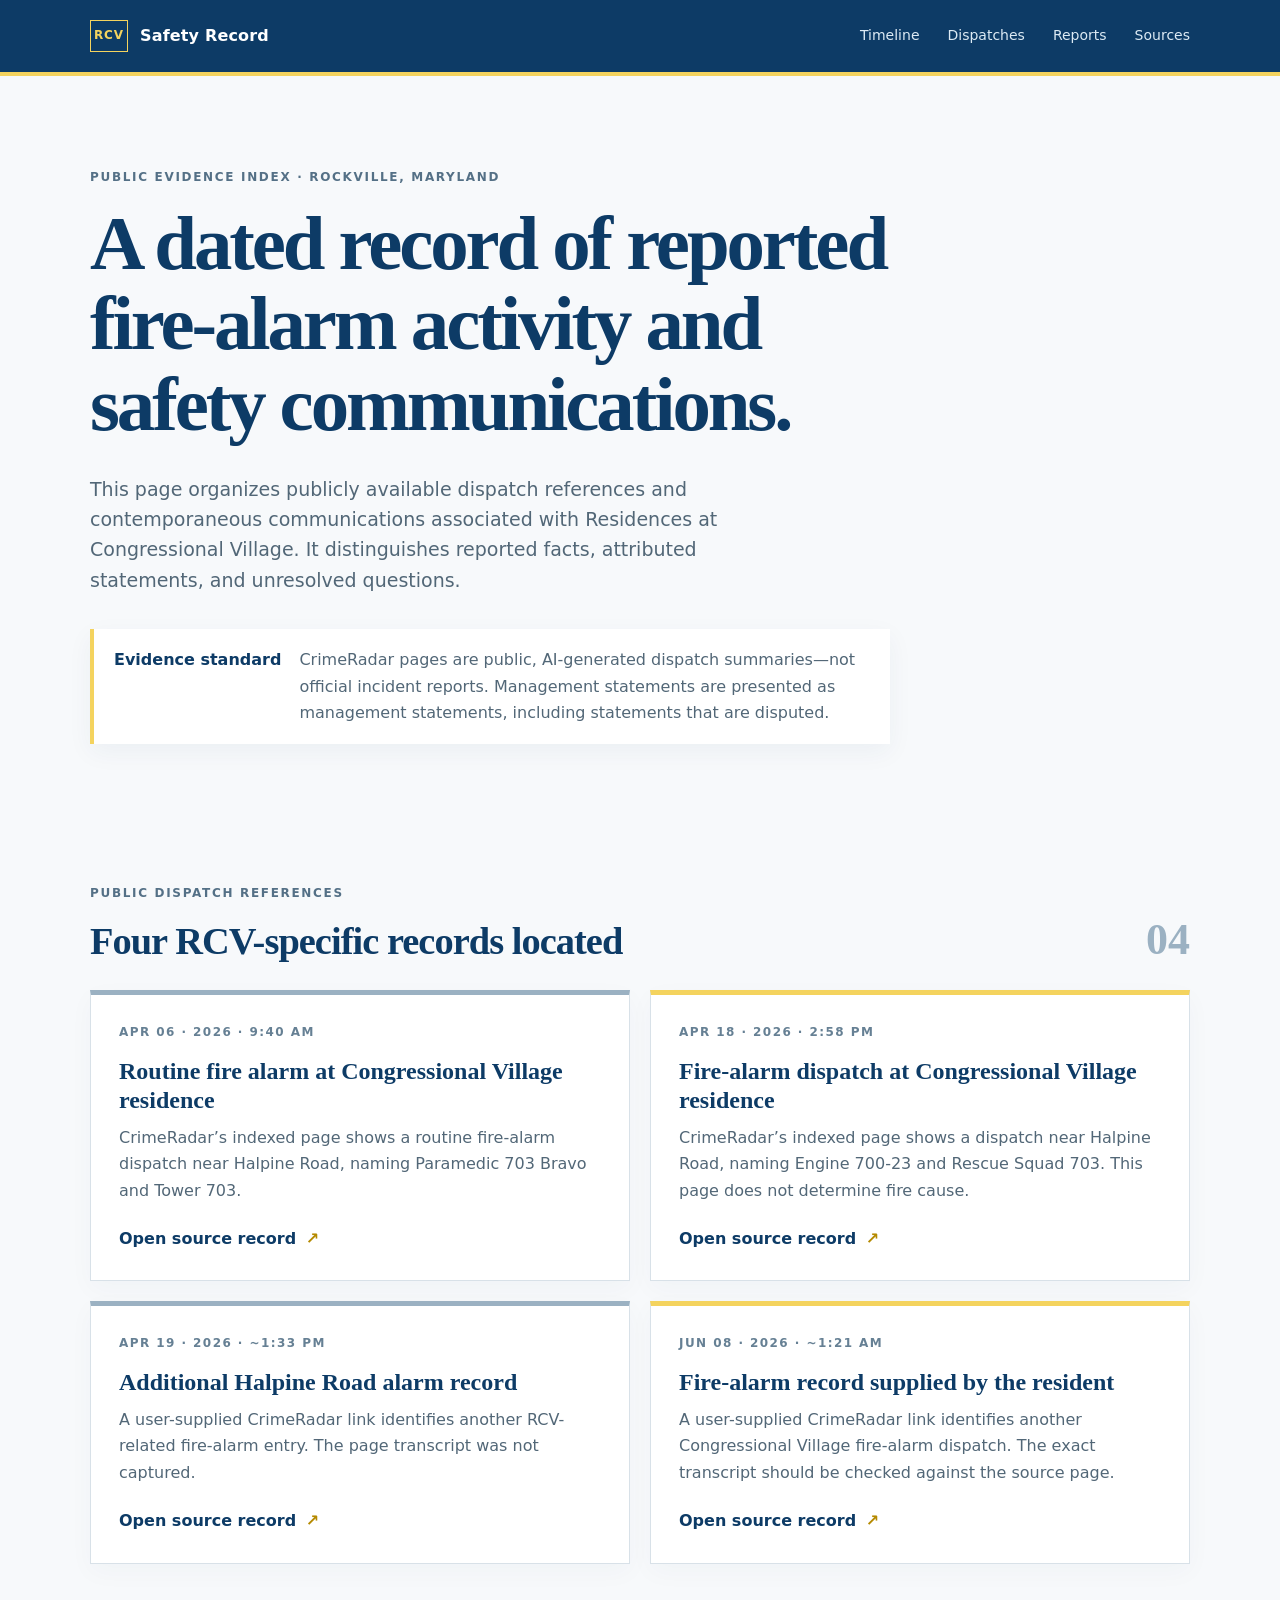
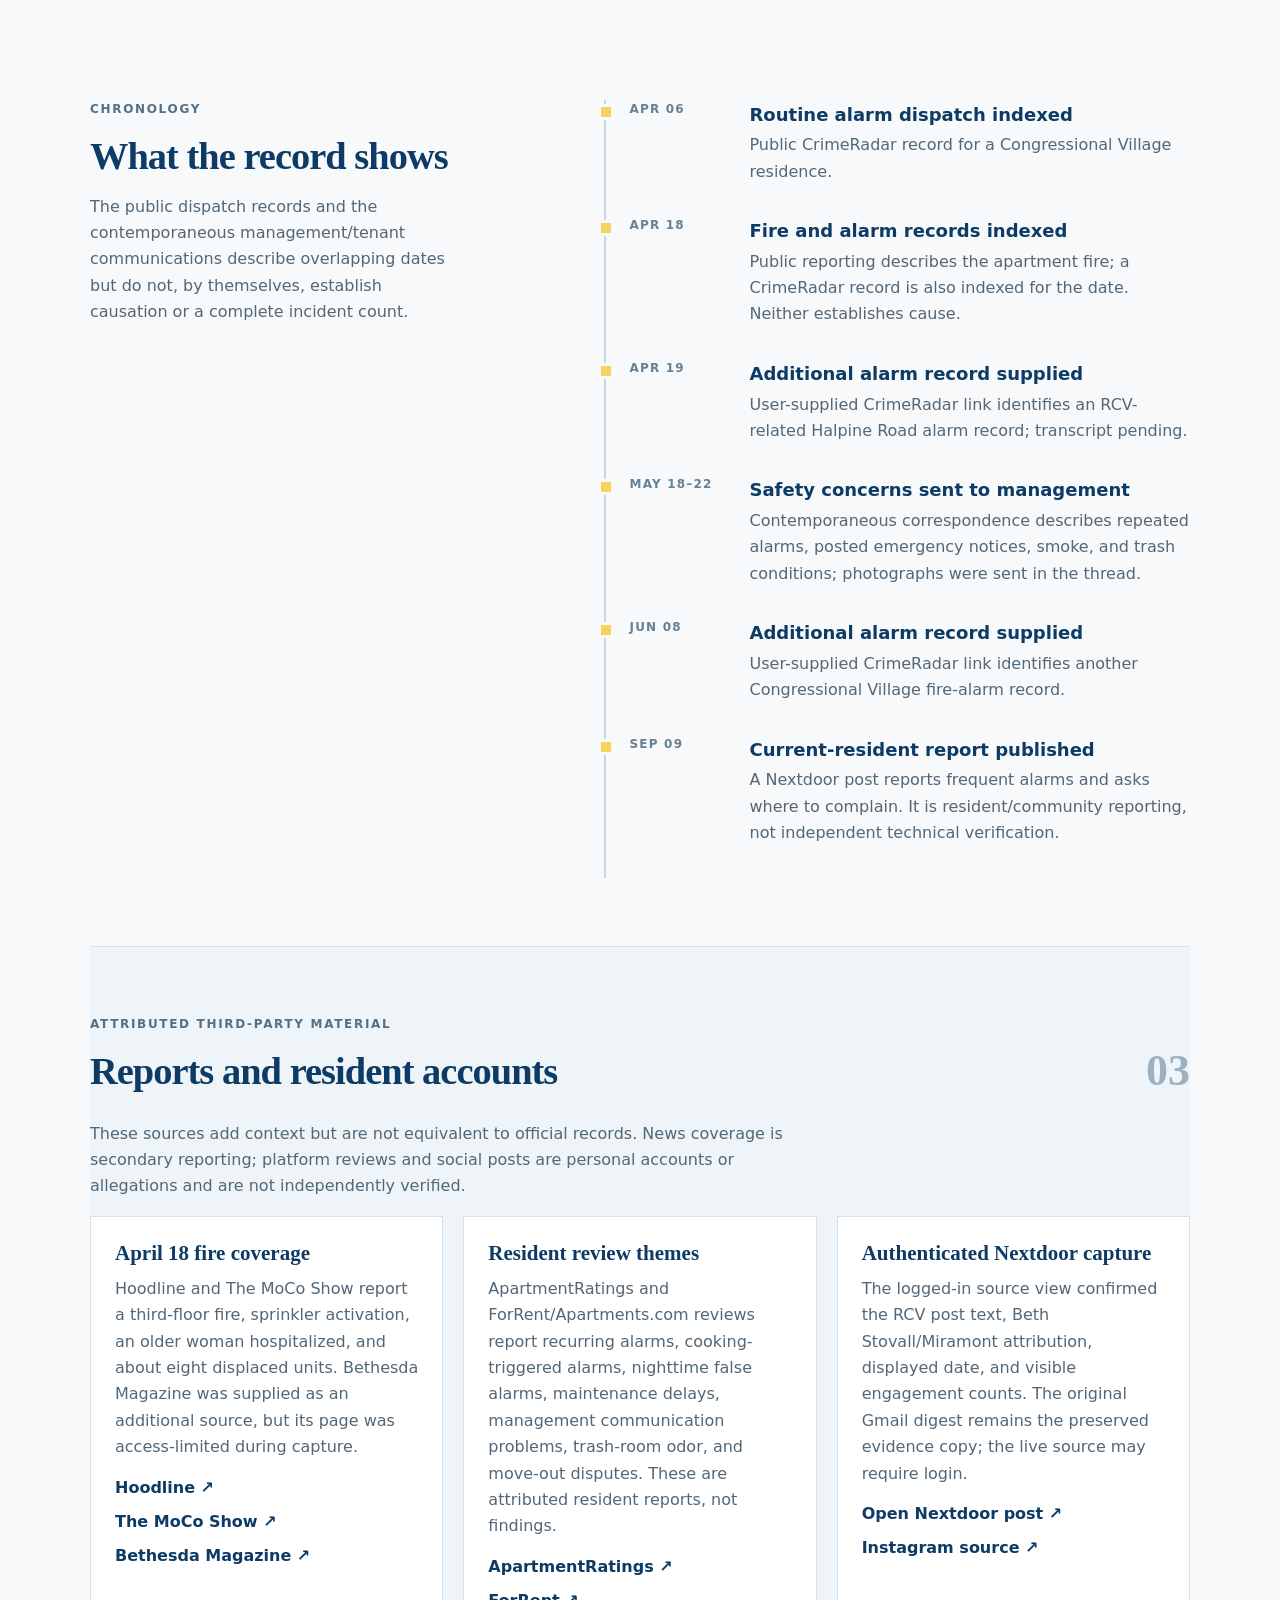
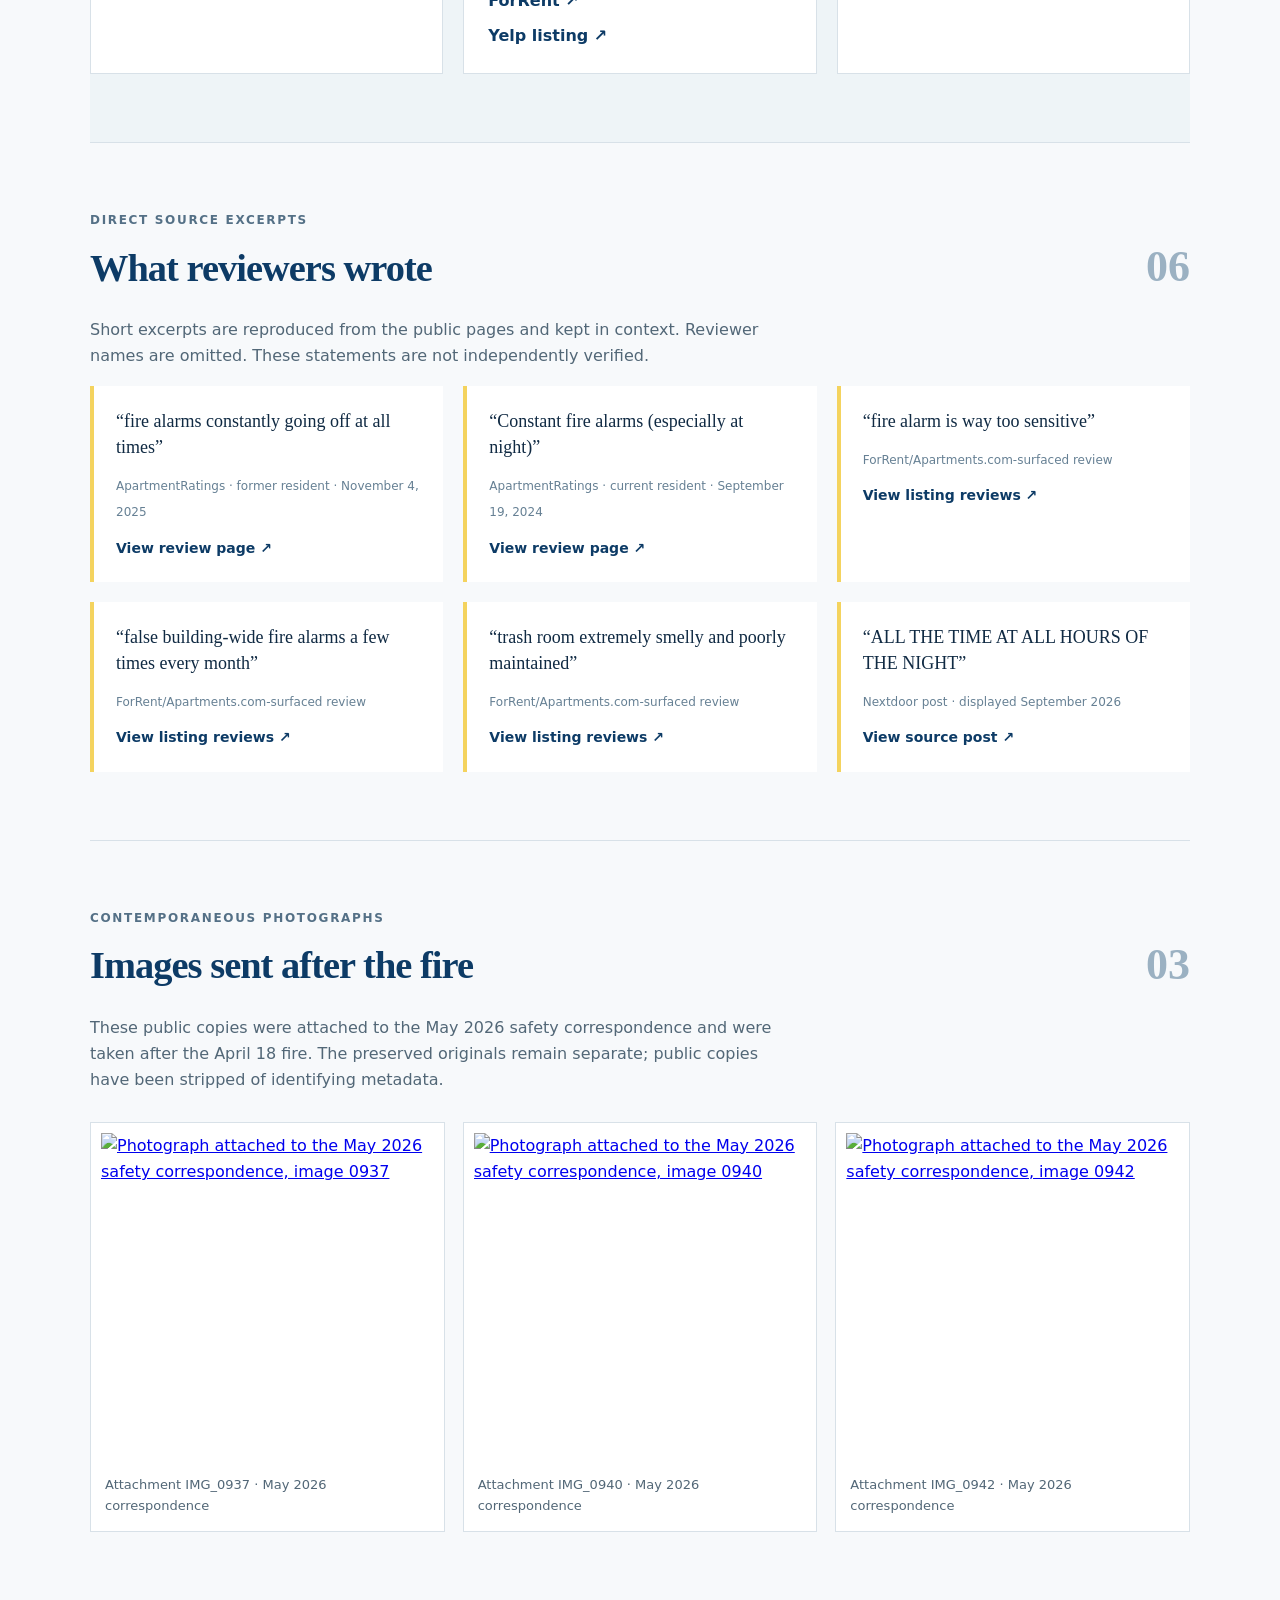
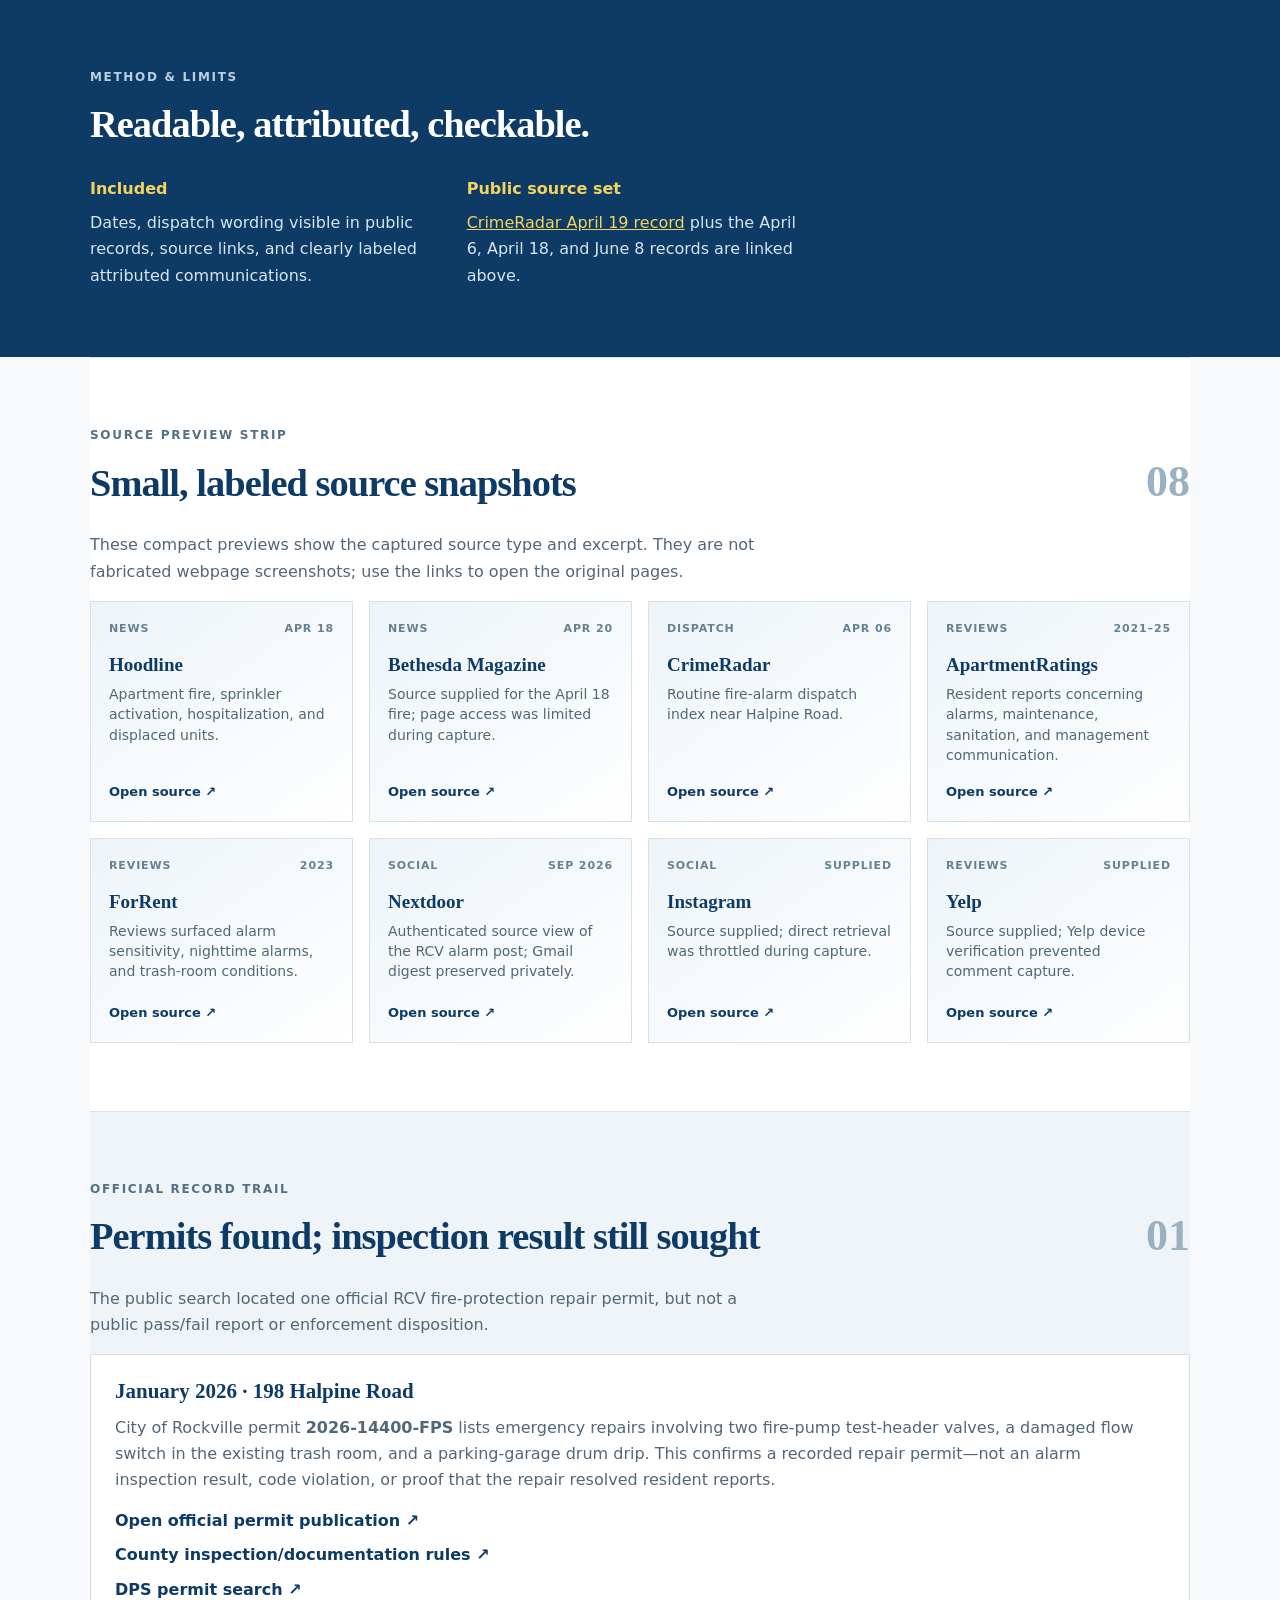
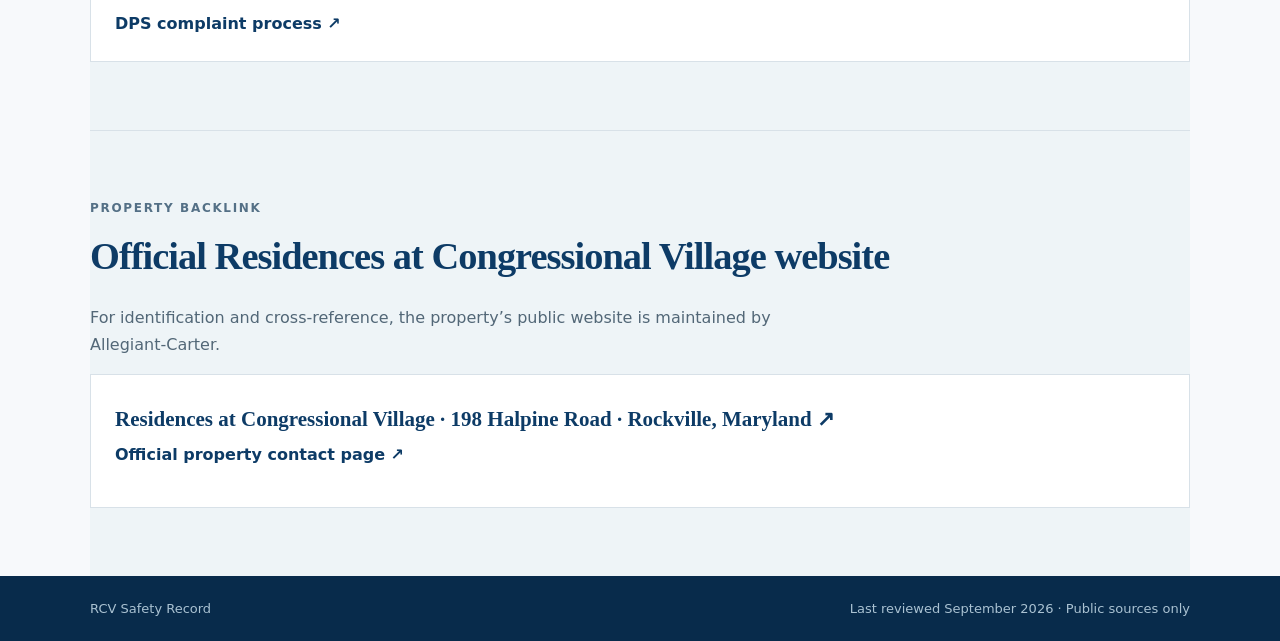
==== index.html @ 45203ca8 "Initial publication" ====
<!doctype html>
<html lang="en">
<head>
  <meta charset="utf-8">
  <meta name="viewport" content="width=device-width, initial-scale=1">
  <meta name="description" content="A source-indexed public chronology of reported fire-alarm dispatches and safety communications associated with Residences at Congressional Village in Rockville, Maryland.">
  <meta name="keywords" content="Residences at Congressional Village, Congressional Village, 198 Halpine Road, Rockville Maryland, fire alarm, fire safety, fire code, inspection records">
  <link rel="canonical" href="https://rcv-safety-record.github.io/">
  <meta property="og:title" content="RCV Safety Record: fire-alarm and safety chronology">
  <meta property="og:description" content="Source-indexed chronology of reported fire-alarm activity, April 18, 2026 fire reporting, resident accounts, photographs, permits, and official record links for Residences at Congressional Village, 198 Halpine Road, Rockville, Maryland.">
  <meta property="og:url" content="https://rcv-safety-record.github.io/">
  <meta property="og:type" content="website">
  <script type="application/ld+json">{"@context":"https://schema.org","@type":"WebSite","name":"RCV Safety Record","url":"https://rcv-safety-record.github.io/","description":"Source-indexed public chronology of reported fire-alarm activity and safety communications associated with Residences at Congressional Village, 198 Halpine Road, Rockville, Maryland.","about":{"@type":"ApartmentComplex","name":"Residences at Congressional Village","address":{"@type":"PostalAddress","streetAddress":"198 Halpine Road","addressLocality":"Rockville","addressRegion":"MD","postalCode":"20852","addressCountry":"US"},"sameAs":["https://www.allegiant-carter.com/apartments/md/rockville/residences-at-congressional-village/","https://www.allegiant-carter.com/apartments/md/rockville/residences-at-congressional-village/contact-us"]},"isBasedOn":["https://www.montgomerycountymd.gov/department-permitting-services/all-permits/fire-permits/fcc-permit-process","https://www.rockvillemd.gov/wp-content/uploads/2026/02/isd-01-26.pdf","https://nextdoor.com/p/SWLYnsqCzmHS?post=509438286"]}</script>
  <title>RCV Safety Record</title>
  <link rel="icon" href="data:image/svg+xml,%3Csvg xmlns='http://www.w3.org/2000/svg' viewBox='0 0 64 64'%3E%3Crect width='64' height='64' rx='14' fill='%230d3b66'/%3E%3Cpath d='M32 12 48 19v13c0 11-7 17-16 21-9-4-16-10-16-21V19l16-7Z' fill='none' stroke='%23f4d35e' stroke-width='5'/%3E%3Cpath d='M32 24v13m0 0-6-6m6 6 6-6' stroke='%23f4d35e' stroke-width='4'/%3E%3C/svg%3E">
  <link rel="stylesheet" href="style.css">
  <style>.photos-section,.reports-section,.quotes-section{border-top:1px solid #d8e1e8}.muted.wide{max-width:700px}.photo-grid{display:grid;grid-template-columns:repeat(3,1fr);gap:18px;margin-top:28px}.photo-grid figure{margin:0;background:#fff;border:1px solid #d8e1e8;padding:10px}.photo-grid img{display:block;width:100%;height:330px;object-fit:cover}.photo-grid figcaption{padding:11px 4px 4px;color:#526777;font-size:13px}.footer-link{color:#f4d35e}.footer-link:hover{color:#fff}.reports-section{background:#eef4f7}.reports-grid{display:grid;grid-template-columns:repeat(3,1fr);gap:20px}.report-card{padding:24px;background:#fff;border:1px solid #d8e1e8}.report-card h3{margin:0 0 10px;color:#0d3b66;font:700 21px/1.2 Georgia,serif}.report-card p{color:#526777;margin:0 0 14px}.report-card a{display:block;color:#0d3b66;font-weight:800;text-decoration:none;margin-top:8px}.report-card a:hover{color:#9a7500}.quotes-grid{display:grid;grid-template-columns:repeat(3,1fr);gap:20px}.quote-card{background:#fff;border-left:4px solid #f4d35e;padding:22px}.quote-card blockquote{margin:0 0 12px;color:#102a43;font:18px/1.45 Georgia,serif}.quote-card cite{color:#668094;font-size:12px;font-style:normal}.quote-card .source{display:block;margin-top:12px;font-size:14px}@media(max-width:700px){.photo-grid,.reports-grid,.quotes-grid{grid-template-columns:1fr}.photo-grid img{height:280px}}</style>
</head>
<body>
  <header class="topbar">
    <div class="wrap nav"><a class="brand" href="#top"><span class="mark">RCV</span><span>Safety Record</span></a><nav aria-label="Primary"><a href="#timeline">Timeline</a><a href="#dispatches">Dispatches</a><a href="#reports">Reports</a><a href="#sources">Sources</a></nav></div>
  </header>
  <main id="top">
    <section class="hero wrap">
      <p class="eyebrow">Public evidence index · Rockville, Maryland</p>
      <h1>A dated record of reported fire-alarm activity and safety communications.</h1>
      <p class="lede">This page organizes publicly available dispatch references and contemporaneous communications associated with Residences at Congressional Village. It distinguishes reported facts, attributed statements, and unresolved questions.</p>
      <div class="notice"><strong>Evidence standard</strong><span>CrimeRadar pages are public, AI-generated dispatch summaries—not official incident reports. Management statements are presented as management statements, including statements that are disputed.</span></div>
    </section>

    <section id="dispatches" class="wrap section">
      <div class="section-head"><div><p class="eyebrow">Public dispatch references</p><h2>Four RCV-specific records located</h2></div><span class="count">04</span></div>
      <div class="cards">
        <article class="card"><div class="date">APR 06 · 2026 · 9:40 AM</div><h3>Routine fire alarm at Congressional Village residence</h3><p>CrimeRadar’s indexed page shows a routine fire-alarm dispatch near Halpine Road, naming Paramedic 703 Bravo and Tower 703.</p><a class="source" href="https://radar.newsbreak.com/rockville-md/45308_1775493626_ygwafqhx-routine-fire-alarm-at-congressional-village-residence" target="_blank" rel="noopener">Open source record <span>↗</span></a></article>
        <article class="card accent"><div class="date">APR 18 · 2026 · 2:58 PM</div><h3>Fire-alarm dispatch at Congressional Village residence</h3><p>CrimeRadar’s indexed page shows a dispatch near Halpine Road, naming Engine 700-23 and Rescue Squad 703. This page does not determine fire cause.</p><a class="source" href="https://radar.newsbreak.com/rockville-md/11160-4000_1776549494_vnezwyen-fire-alarm-at-residence-in-congressional-village" target="_blank" rel="noopener">Open source record <span>↗</span></a></article>
        <article class="card"><div class="date">APR 19 · 2026 · ~1:33 PM</div><h3>Additional Halpine Road alarm record</h3><p>A user-supplied CrimeRadar link identifies another RCV-related fire-alarm entry. The page transcript was not captured.</p><a class="source" href="https://www.uscrimeradar.com/rockville-md/11160-4005_1776619987_kjtfclnf-fire-alarm-at-congressional-village-on-alpine-road" target="_blank" rel="noopener">Open source record <span>↗</span></a></article>
        <article class="card accent"><div class="date">JUN 08 · 2026 · ~1:21 AM</div><h3>Fire-alarm record supplied by the resident</h3><p>A user-supplied CrimeRadar link identifies another Congressional Village fire-alarm dispatch. The exact transcript should be checked against the source page.</p><a class="source" href="https://www.uscrimeradar.com/rockville-md/11160-4000_1780896105_rrceophy-fire-alarm-at-congressional-village-residence" target="_blank" rel="noopener">Open source record <span>↗</span></a></article>
      </div>
    </section>

    <section id="timeline" class="wrap section split">
      <div><p class="eyebrow">Chronology</p><h2>What the record shows</h2><p class="muted">The public dispatch records and the contemporaneous management/tenant communications describe overlapping dates but do not, by themselves, establish causation or a complete incident count.</p></div>
      <ol class="timeline">
        <li><time>APR 06</time><div><strong>Routine alarm dispatch indexed</strong><p>Public CrimeRadar record for a Congressional Village residence.</p></div></li>
        <li><time>APR 18</time><div><strong>Fire and alarm records indexed</strong><p>Public reporting describes the apartment fire; a CrimeRadar record is also indexed for the date. Neither establishes cause.</p></div></li>
        <li><time>APR 19</time><div><strong>Additional alarm record supplied</strong><p>User-supplied CrimeRadar link identifies an RCV-related Halpine Road alarm record; transcript pending.</p></div></li>
        <li><time>MAY 18–22</time><div><strong>Safety concerns sent to management</strong><p>Contemporaneous correspondence describes repeated alarms, posted emergency notices, smoke, and trash conditions; photographs were sent in the thread.</p></div></li>
        <li><time>JUN 08</time><div><strong>Additional alarm record supplied</strong><p>User-supplied CrimeRadar link identifies another Congressional Village fire-alarm record.</p></div></li>
        <li><time>SEP 09</time><div><strong>Current-resident report published</strong><p>A Nextdoor post reports frequent alarms and asks where to complain. It is resident/community reporting, not independent technical verification.</p></div></li>
      </ol>
    </section>

    <section id="reports" class="wrap section reports-section"><div class="section-head"><div><p class="eyebrow">Attributed third-party material</p><h2>Reports and resident accounts</h2></div><span class="count">03</span></div><p class="muted wide">These sources add context but are not equivalent to official records. News coverage is secondary reporting; platform reviews and social posts are personal accounts or allegations and are not independently verified.</p><div class="reports-grid"><article class="report-card"><h3>April 18 fire coverage</h3><p>Hoodline and The MoCo Show report a third-floor fire, sprinkler activation, an older woman hospitalized, and about eight displaced units. Bethesda Magazine was supplied as an additional source, but its page was access-limited during capture.</p><a href="https://hoodline.com/2026/04/rockville-blaze-rips-through-apartment-sends-older-woman-to-hospital-and-ousts-families/" target="_blank" rel="noopener">Hoodline ↗</a><a href="https://mocoshow.com/2026/04/18/elderly-resident-injured-after-fire-in-rockville-apartment/" target="_blank" rel="noopener">The MoCo Show ↗</a><a href="https://bethesdamagazine.com/2026/04/20/woman-injured-families-displaced-rockville-fire/" target="_blank" rel="noopener">Bethesda Magazine ↗</a></article><article class="report-card"><h3>Resident review themes</h3><p>ApartmentRatings and ForRent/Apartments.com reviews report recurring alarms, cooking-triggered alarms, nighttime false alarms, maintenance delays, management communication problems, trash-room odor, and move-out disputes. These are attributed resident reports, not findings.</p><a href="https://www.apartmentratings.com/md/rockville/the-residences-at-congressional-village_301468880020852/#ratingsReviews" target="_blank" rel="noopener">ApartmentRatings ↗</a><a href="https://www.forrent.com/md/rockville/the-residences-at-congressional-village/lrsette" target="_blank" rel="noopener">ForRent ↗</a><a href="https://www.yelp.com/biz/the-residences-at-congressional-village-rockville-4" target="_blank" rel="noopener">Yelp listing ↗</a></article><article class="report-card"><h3>Authenticated Nextdoor capture</h3><p>The logged-in source view confirmed the RCV post text, Beth Stovall/Miramont attribution, displayed date, and visible engagement counts. The original Gmail digest remains the preserved evidence copy; the live source may require login.</p><a href="https://nextdoor.com/p/SWLYnsqCzmHS?post=509438286" target="_blank" rel="noopener">Open Nextdoor post ↗</a><a href="https://www.instagram.com/p/DXSaDZKAOrK/" target="_blank" rel="noopener">Instagram source ↗</a></article></div></section>
    <section id="quotes" class="wrap section quotes-section"><div class="section-head"><div><p class="eyebrow">Direct source excerpts</p><h2>What reviewers wrote</h2></div><span class="count">06</span></div><p class="muted wide">Short excerpts are reproduced from the public pages and kept in context. Reviewer names are omitted. These statements are not independently verified.</p><div class="quotes-grid"><article class="quote-card"><blockquote>“fire alarms constantly going off at all times”</blockquote><cite>ApartmentRatings · former resident · November 4, 2025</cite><a class="source" href="https://www.apartmentratings.com/md/rockville/the-residences-at-congressional-village_301468880020852/#ratingsReviews" target="_blank" rel="noopener">View review page ↗</a></article><article class="quote-card"><blockquote>“Constant fire alarms (especially at night)”</blockquote><cite>ApartmentRatings · current resident · September 19, 2024</cite><a class="source" href="https://www.apartmentratings.com/md/rockville/the-residences-at-congressional-village_301468880020852/#ratingsReviews" target="_blank" rel="noopener">View review page ↗</a></article><article class="quote-card"><blockquote>“fire alarm is way too sensitive”</blockquote><cite>ForRent/Apartments.com-surfaced review</cite><a class="source" href="https://www.forrent.com/md/rockville/the-residences-at-congressional-village/lrsette" target="_blank" rel="noopener">View listing reviews ↗</a></article><article class="quote-card"><blockquote>“false building-wide fire alarms a few times every month”</blockquote><cite>ForRent/Apartments.com-surfaced review</cite><a class="source" href="https://www.forrent.com/md/rockville/the-residences-at-congressional-village/lrsette" target="_blank" rel="noopener">View listing reviews ↗</a></article><article class="quote-card"><blockquote>“trash room extremely smelly and poorly maintained”</blockquote><cite>ForRent/Apartments.com-surfaced review</cite><a class="source" href="https://www.forrent.com/md/rockville/the-residences-at-congressional-village/lrsette" target="_blank" rel="noopener">View listing reviews ↗</a></article><article class="quote-card"><blockquote>“ALL THE TIME AT ALL HOURS OF THE NIGHT”</blockquote><cite>Nextdoor post · displayed September 2026</cite><a class="source" href="https://nextdoor.com/p/SWLYnsqCzmHS?post=509438286" target="_blank" rel="noopener">View source post ↗</a></article></div></section>

    <section id="photos" class="wrap section photos-section"><div class="section-head"><div><p class="eyebrow">Contemporaneous photographs</p><h2>Images sent after the fire</h2></div><span class="count">03</span></div><p class="muted wide">These public copies were attached to the May 2026 safety correspondence and were taken after the April 18 fire. The preserved originals remain separate; public copies have been stripped of identifying metadata.</p><div class="photo-grid"><figure><a href="assets/IMG_0937.jpg"><img src="assets/IMG_0937.jpg" alt="Photograph attached to the May 2026 safety correspondence, image 0937" loading="lazy"></a><figcaption>Attachment IMG_0937 · May 2026 correspondence</figcaption></figure><figure><a href="assets/IMG_0940.jpg"><img src="assets/IMG_0940.jpg" alt="Photograph attached to the May 2026 safety correspondence, image 0940" loading="lazy"></a><figcaption>Attachment IMG_0940 · May 2026 correspondence</figcaption></figure><figure><a href="assets/IMG_0942.jpg"><img src="assets/IMG_0942.jpg" alt="Photograph attached to the May 2026 safety correspondence, image 0942" loading="lazy"></a><figcaption>Attachment IMG_0942 · May 2026 correspondence</figcaption></figure></div></section>

    <section id="sources" class="sources"><div class="wrap section"><p class="eyebrow">Method &amp; limits</p><h2>Readable, attributed, checkable.</h2><div class="source-grid"><div><h3>Included</h3><p>Dates, dispatch wording visible in public records, source links, and clearly labeled attributed communications.</p></div><div><h3>Public source set</h3><p><a class="footer-link" href="https://www.uscrimeradar.com/rockville-md/11160-4005_1776619987_kjtfclnf-fire-alarm-at-congressional-village-on-alpine-road" target="_blank" rel="noopener">CrimeRadar April 19 record</a> plus the April 6, April 18, and June 8 records are linked above.</p></div></div></div></section>
    <section id="previews" class="wrap section previews-section"><div class="section-head"><div><p class="eyebrow">Source preview strip</p><h2>Small, labeled source snapshots</h2></div><span class="count">08</span></div><p class="muted wide">These compact previews show the captured source type and excerpt. They are not fabricated webpage screenshots; use the links to open the original pages.</p><div class="preview-grid"><article class="preview-card"><div><div class="preview-top"><span>News</span><span>APR 18</span></div><h3>Hoodline</h3><p>Apartment fire, sprinkler activation, hospitalization, and displaced units.</p></div><a href="https://hoodline.com/2026/04/rockville-blaze-rips-through-apartment-sends-older-woman-to-hospital-and-ousts-families/" target="_blank" rel="noopener">Open source ↗</a></article><article class="preview-card"><div><div class="preview-top"><span>News</span><span>APR 20</span></div><h3>Bethesda Magazine</h3><p>Source supplied for the April 18 fire; page access was limited during capture.</p></div><a href="https://bethesdamagazine.com/2026/04/20/woman-injured-families-displaced-rockville-fire/" target="_blank" rel="noopener">Open source ↗</a></article><article class="preview-card"><div><div class="preview-top"><span>Dispatch</span><span>APR 06</span></div><h3>CrimeRadar</h3><p>Routine fire-alarm dispatch index near Halpine Road.</p></div><a href="https://radar.newsbreak.com/rockville-md/45308_1775493626_ygwafqhx-routine-fire-alarm-at-congressional-village-residence" target="_blank" rel="noopener">Open source ↗</a></article><article class="preview-card"><div><div class="preview-top"><span>Reviews</span><span>2021–25</span></div><h3>ApartmentRatings</h3><p>Resident reports concerning alarms, maintenance, sanitation, and management communication.</p></div><a href="https://www.apartmentratings.com/md/rockville/the-residences-at-congressional-village_301468880020852/#ratingsReviews" target="_blank" rel="noopener">Open source ↗</a></article><article class="preview-card"><div><div class="preview-top"><span>Reviews</span><span>2023</span></div><h3>ForRent</h3><p>Reviews surfaced alarm sensitivity, nighttime alarms, and trash-room conditions.</p></div><a href="https://www.forrent.com/md/rockville/the-residences-at-congressional-village/lrsette" target="_blank" rel="noopener">Open source ↗</a></article><article class="preview-card"><div><div class="preview-top"><span>Social</span><span>SEP 2026</span></div><h3>Nextdoor</h3><p>Authenticated source view of the RCV alarm post; Gmail digest preserved privately.</p></div><a href="https://nextdoor.com/p/SWLYnsqCzmHS?post=509438286" target="_blank" rel="noopener">Open source ↗</a></article><article class="preview-card"><div><div class="preview-top"><span>Social</span><span>SUPPLIED</span></div><h3>Instagram</h3><p>Source supplied; direct retrieval was throttled during capture.</p></div><a href="https://www.instagram.com/p/DXSaDZKAOrK/" target="_blank" rel="noopener">Open source ↗</a></article><article class="preview-card"><div><div class="preview-top"><span>Reviews</span><span>SUPPLIED</span></div><h3>Yelp</h3><p>Source supplied; Yelp device verification prevented comment capture.</p></div><a href="https://www.yelp.com/biz/the-residences-at-congressional-village-rockville-4" target="_blank" rel="noopener">Open source ↗</a></article></div></section>
    <section id="records" class="wrap section reports-section"><div class="section-head"><div><p class="eyebrow">Official record trail</p><h2>Permits found; inspection result still sought</h2></div><span class="count">01</span></div><p class="muted wide">The public search located one official RCV fire-protection repair permit, but not a public pass/fail report or enforcement disposition.</p><div class="report-card"><h3>January 2026 · 198 Halpine Road</h3><p>City of Rockville permit <strong>2026-14400-FPS</strong> lists emergency repairs involving two fire-pump test-header valves, a damaged flow switch in the existing trash room, and a parking-garage drum drip. This confirms a recorded repair permit—not an alarm inspection result, code violation, or proof that the repair resolved resident reports.</p><a href="https://www.rockvillemd.gov/wp-content/uploads/2026/02/isd-01-26.pdf" target="_blank" rel="noopener">Open official permit publication ↗</a><a href="https://www.montgomerycountymd.gov/department-permitting-services/all-permits/fire-permits/fcc-permit-process" target="_blank" rel="noopener">County inspection/documentation rules ↗</a><a href="https://permittingservices.montgomerycountymd.gov/DPS/online/eSearch2.aspx" target="_blank" rel="noopener">DPS permit search ↗</a><a href="https://www3.montgomerycountymd.gov/311/Solutions.aspx?SolutionId=1-8RQ273" target="_blank" rel="noopener">DPS complaint process ↗</a></div></section>
    <section id="official" class="wrap section reports-section"><div class="section-head"><div><p class="eyebrow">Property backlink</p><h2>Official Residences at Congressional Village website</h2></div></div><p class="muted wide">For identification and cross-reference, the property’s public website is maintained by Allegiant-Carter.</p><div class="report-card"><h3><a class="source" href="https://www.allegiant-carter.com/apartments/md/rockville/residences-at-congressional-village/" target="_blank" rel="noopener">Residences at Congressional Village · 198 Halpine Road · Rockville, Maryland ↗</a></h3><p><a class="source" href="https://www.allegiant-carter.com/apartments/md/rockville/residences-at-congressional-village/contact-us" target="_blank" rel="noopener">Official property contact page ↗</a></p></div></section>
  </main>
  <footer><div class="wrap"><span>RCV Safety Record</span><span>Last reviewed September 2026 · Public sources only</span></div></footer>
</body>
</html>
---- style.css ----
:root{--ink:#102a43;--navy:#0d3b66;--gold:#f4d35e;--paper:#f7f9fb;--line:#d8e1e8;--muted:#526777;--white:#fff}*{box-sizing:border-box}html{scroll-behavior:smooth}body{margin:0;background:var(--paper);color:var(--ink);font:16px/1.65 system-ui,-apple-system,BlinkMacSystemFont,"Segoe UI",sans-serif}.wrap{width:min(1100px,calc(100% - 40px));margin:0 auto}.topbar{background:var(--navy);color:#fff;border-bottom:4px solid var(--gold)}.nav{height:72px;display:flex;align-items:center;justify-content:space-between}.brand{display:flex;align-items:center;gap:12px;color:#fff;text-decoration:none;font-weight:700;letter-spacing:.01em}.mark{display:grid;place-items:center;width:38px;height:32px;border:1px solid var(--gold);color:var(--gold);font-size:12px;letter-spacing:.08em}.nav nav{display:flex;gap:28px}.nav nav a{color:#dceaf4;text-decoration:none;font-size:14px}.nav nav a:hover,.source:hover{color:var(--gold)}.hero{padding:92px 0 72px}.eyebrow{margin:0 0 16px;color:#547086;text-transform:uppercase;letter-spacing:.14em;font-size:12px;font-weight:800}.hero h1{max-width:820px;margin:0;font:700 clamp(2.5rem,6vw,5rem)/1.05 Georgia,serif;letter-spacing:-.04em;color:var(--navy)}.lede{max-width:720px;margin:28px 0 34px;color:var(--muted);font-size:19px;line-height:1.6}.notice{display:flex;gap:18px;max-width:800px;padding:18px 20px;border-left:4px solid var(--gold);background:#fff;box-shadow:0 8px 24px #0d3b660d}.notice strong{white-space:nowrap;color:var(--navy)}.notice span{color:var(--muted)}.section{padding:68px 0}.section-head{display:flex;justify-content:space-between;align-items:end;margin-bottom:28px}.section h2{font:700 clamp(1.8rem,3vw,2.7rem)/1.1 Georgia,serif;margin:0;color:var(--navy);letter-spacing:-.025em}.count{font:700 44px/1 Georgia,serif;color:#9bb1c2}.cards{display:grid;grid-template-columns:repeat(2,1fr);gap:20px}.card{padding:28px;background:#fff;border:1px solid var(--line);border-top:5px solid #9bb1c2;box-shadow:0 8px 24px #0d3b6608}.card.accent{border-top-color:var(--gold)}.date{color:#668094;font-size:12px;font-weight:800;letter-spacing:.12em}.card h3{margin:14px 0 10px;font:700 24px/1.2 Georgia,serif;color:var(--navy)}.card p{margin:0 0 22px;color:var(--muted)}.source{color:var(--navy);font-weight:800;text-decoration:none}.source span{color:#b58a00;margin-left:4px}.split{display:grid;grid-template-columns:.85fr 1.15fr;gap:80px;align-items:start}.muted{color:var(--muted);max-width:370px}.timeline{list-style:none;margin:0;padding:0;border-left:2px solid #c8d6e0}.timeline li{display:grid;grid-template-columns:100px 1fr;gap:20px;padding:0 0 28px 24px;position:relative}.timeline li:before{content:"";width:10px;height:10px;background:var(--gold);border:3px solid var(--paper);position:absolute;left:-8px;top:4px}.timeline time{color:#668094;font-size:12px;font-weight:800;letter-spacing:.1em}.timeline strong{color:var(--navy);font-size:18px}.timeline p{margin:3px 0;color:var(--muted)}.sources{background:var(--navy);color:#fff}.sources .eyebrow{color:#b9d0df}.sources h2{color:#fff;margin-bottom:30px}.source-grid{display:grid;grid-template-columns:repeat(3,1fr);gap:30px}.source-grid h3{color:var(--gold);font-size:16px;margin:0 0 8px}.source-grid p{color:#d7e5ed;margin:0}footer{background:#082b4b;color:#aac2d2;font-size:13px;padding:22px 0}footer .wrap{display:flex;justify-content:space-between;gap:20px}@media(max-width:700px){.wrap{width:min(100% - 28px,1100px)}.nav nav{gap:12px}.nav nav a{font-size:12px}.hero{padding:64px 0 48px}.hero h1{font-size:2.7rem}.lede{font-size:17px}.notice{display:block}.notice strong{display:block;margin-bottom:6px}.cards,.split,.source-grid{grid-template-columns:1fr;gap:18px}.section{padding:48px 0}.split{gap:36px}.timeline li{grid-template-columns:76px 1fr;gap:10px}footer .wrap{display:block}footer span{display:block;margin:3px 0}}
.previews-section{background:#fff;border-top:1px solid var(--line)}.preview-grid{display:grid;grid-template-columns:repeat(4,1fr);gap:16px}.preview-card{min-height:205px;background:linear-gradient(145deg,#edf4f8,#fff);border:1px solid var(--line);padding:18px;display:flex;flex-direction:column;justify-content:space-between}.preview-card .preview-top{display:flex;justify-content:space-between;gap:10px;color:#668094;font-size:11px;font-weight:800;letter-spacing:.08em;text-transform:uppercase}.preview-card h3{margin:16px 0 8px;color:var(--navy);font:700 19px/1.15 Georgia,serif}.preview-card p{margin:0;color:var(--muted);font-size:14px;line-height:1.45}.preview-card a{margin-top:16px;color:var(--navy);font-size:13px;font-weight:800;text-decoration:none}.preview-card a:hover{color:#9a7500}@media(max-width:900px){.preview-grid{grid-template-columns:repeat(2,1fr)}}@media(max-width:700px){.preview-grid{grid-template-columns:1fr}}
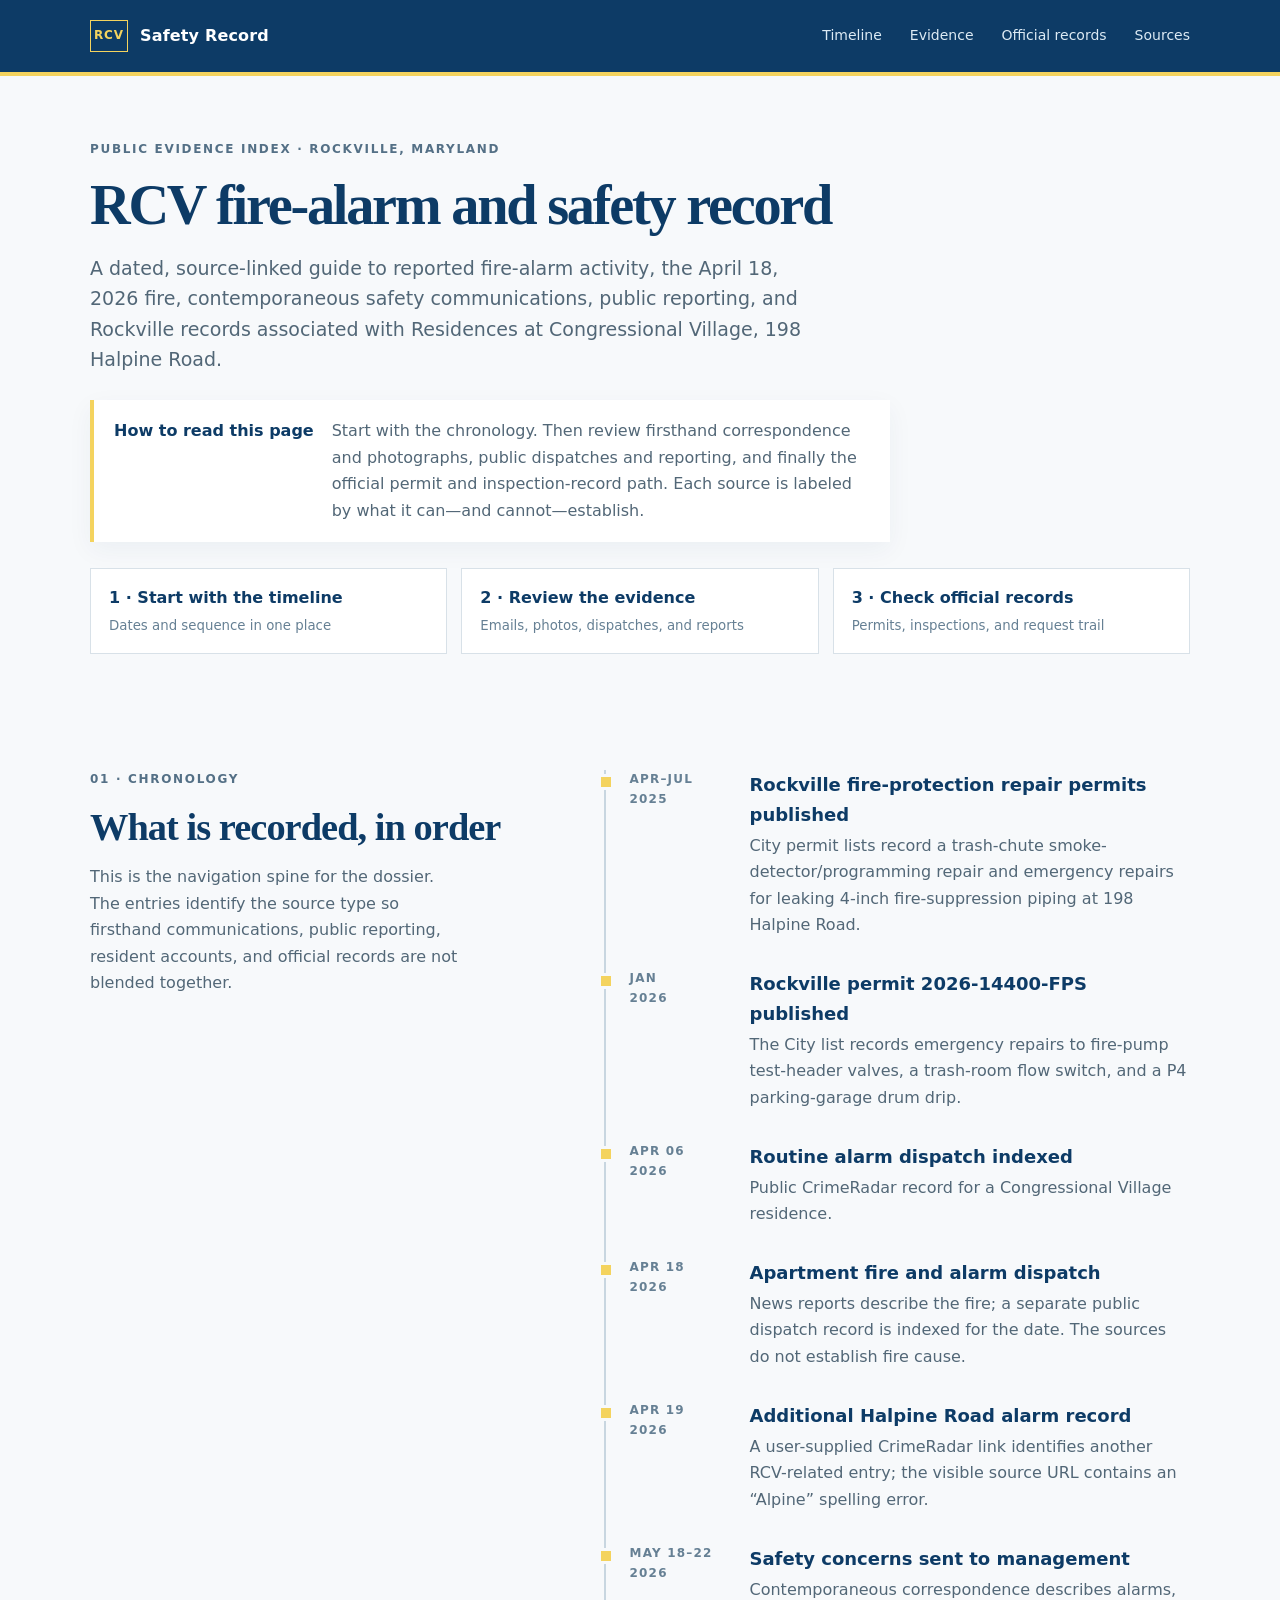
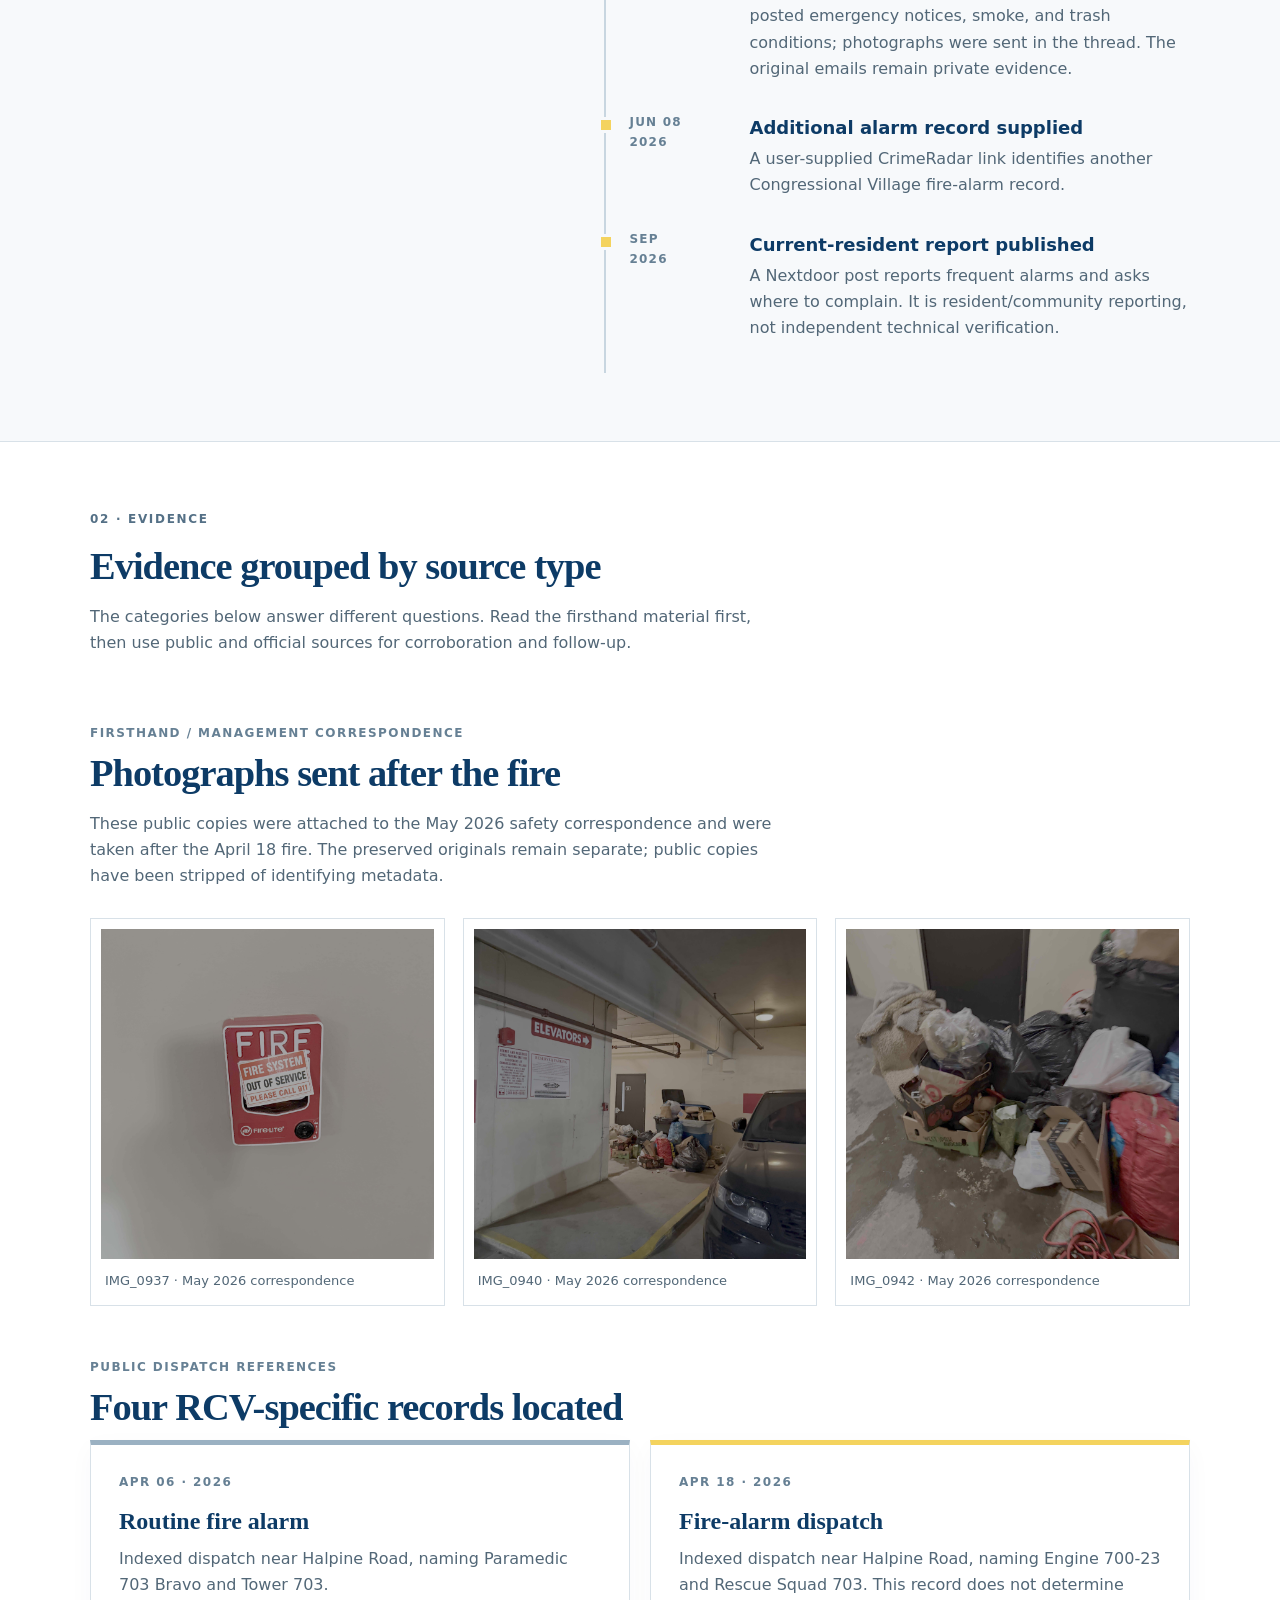
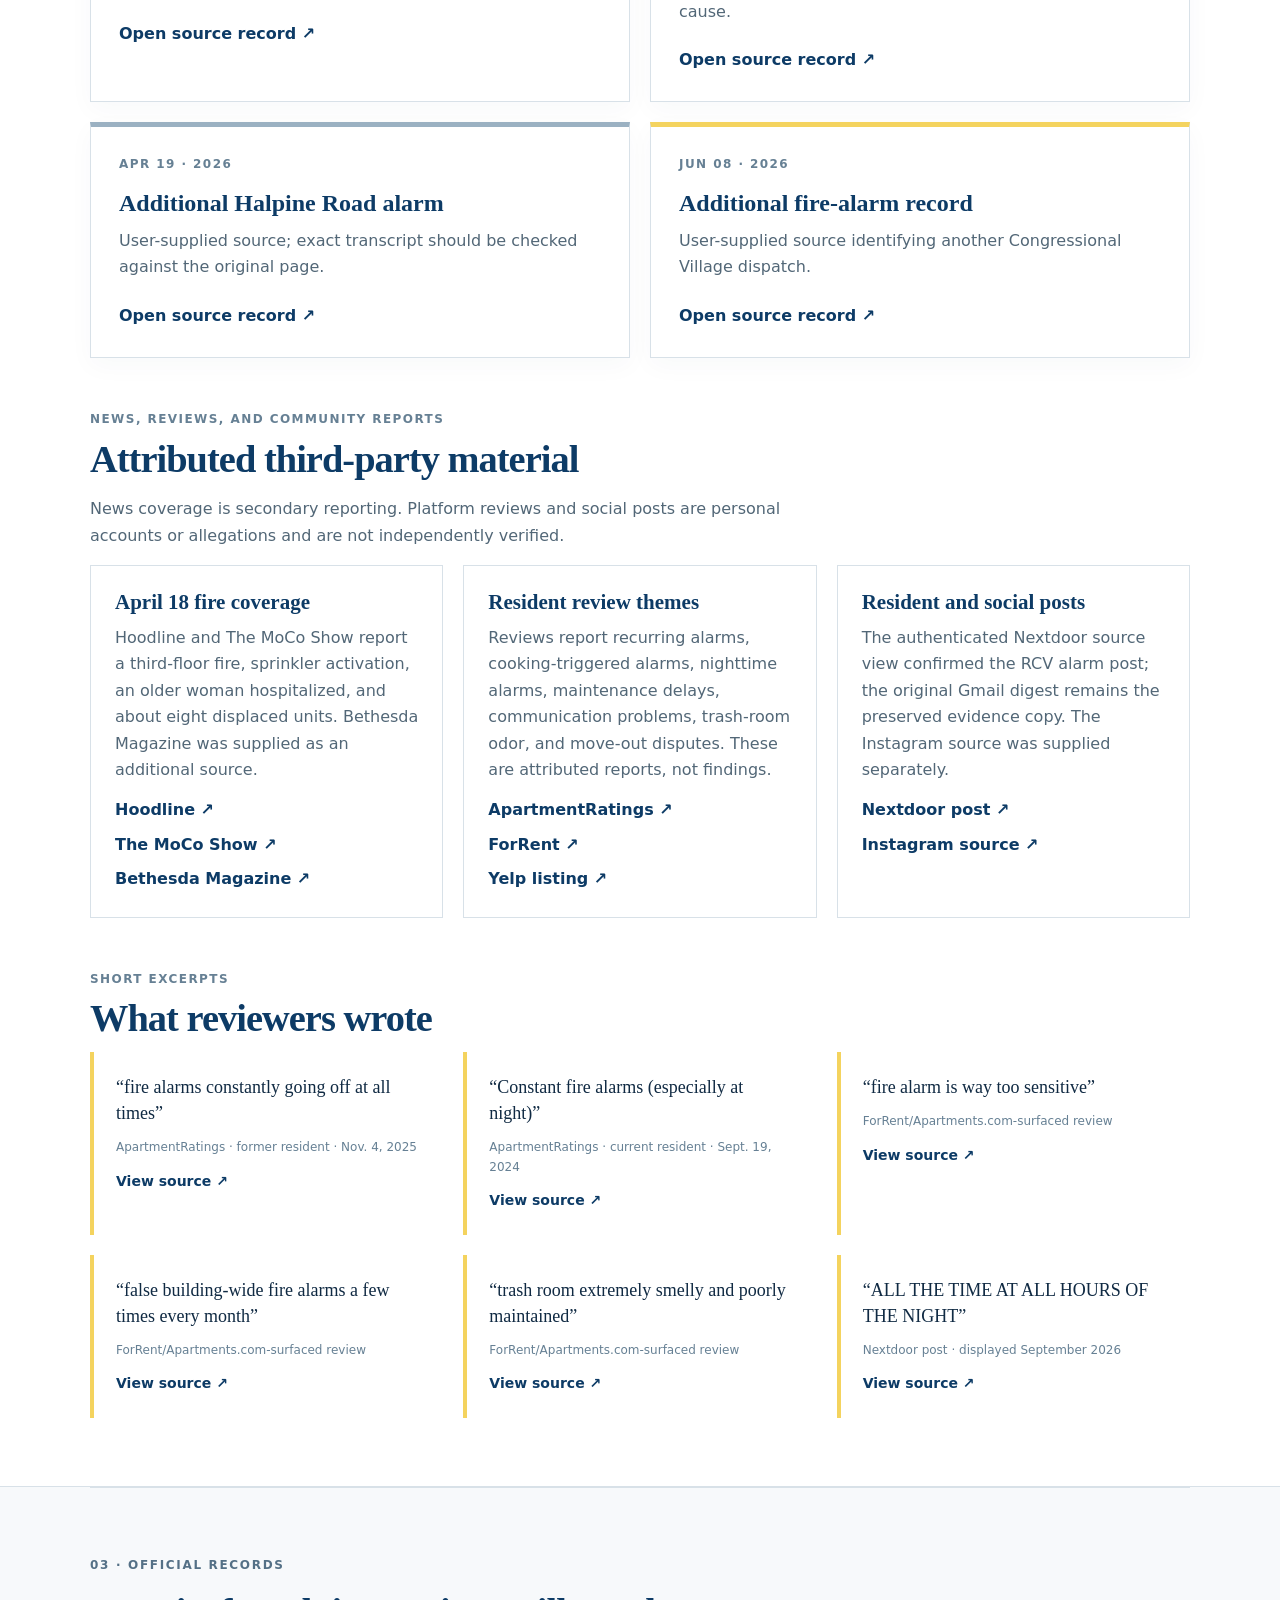
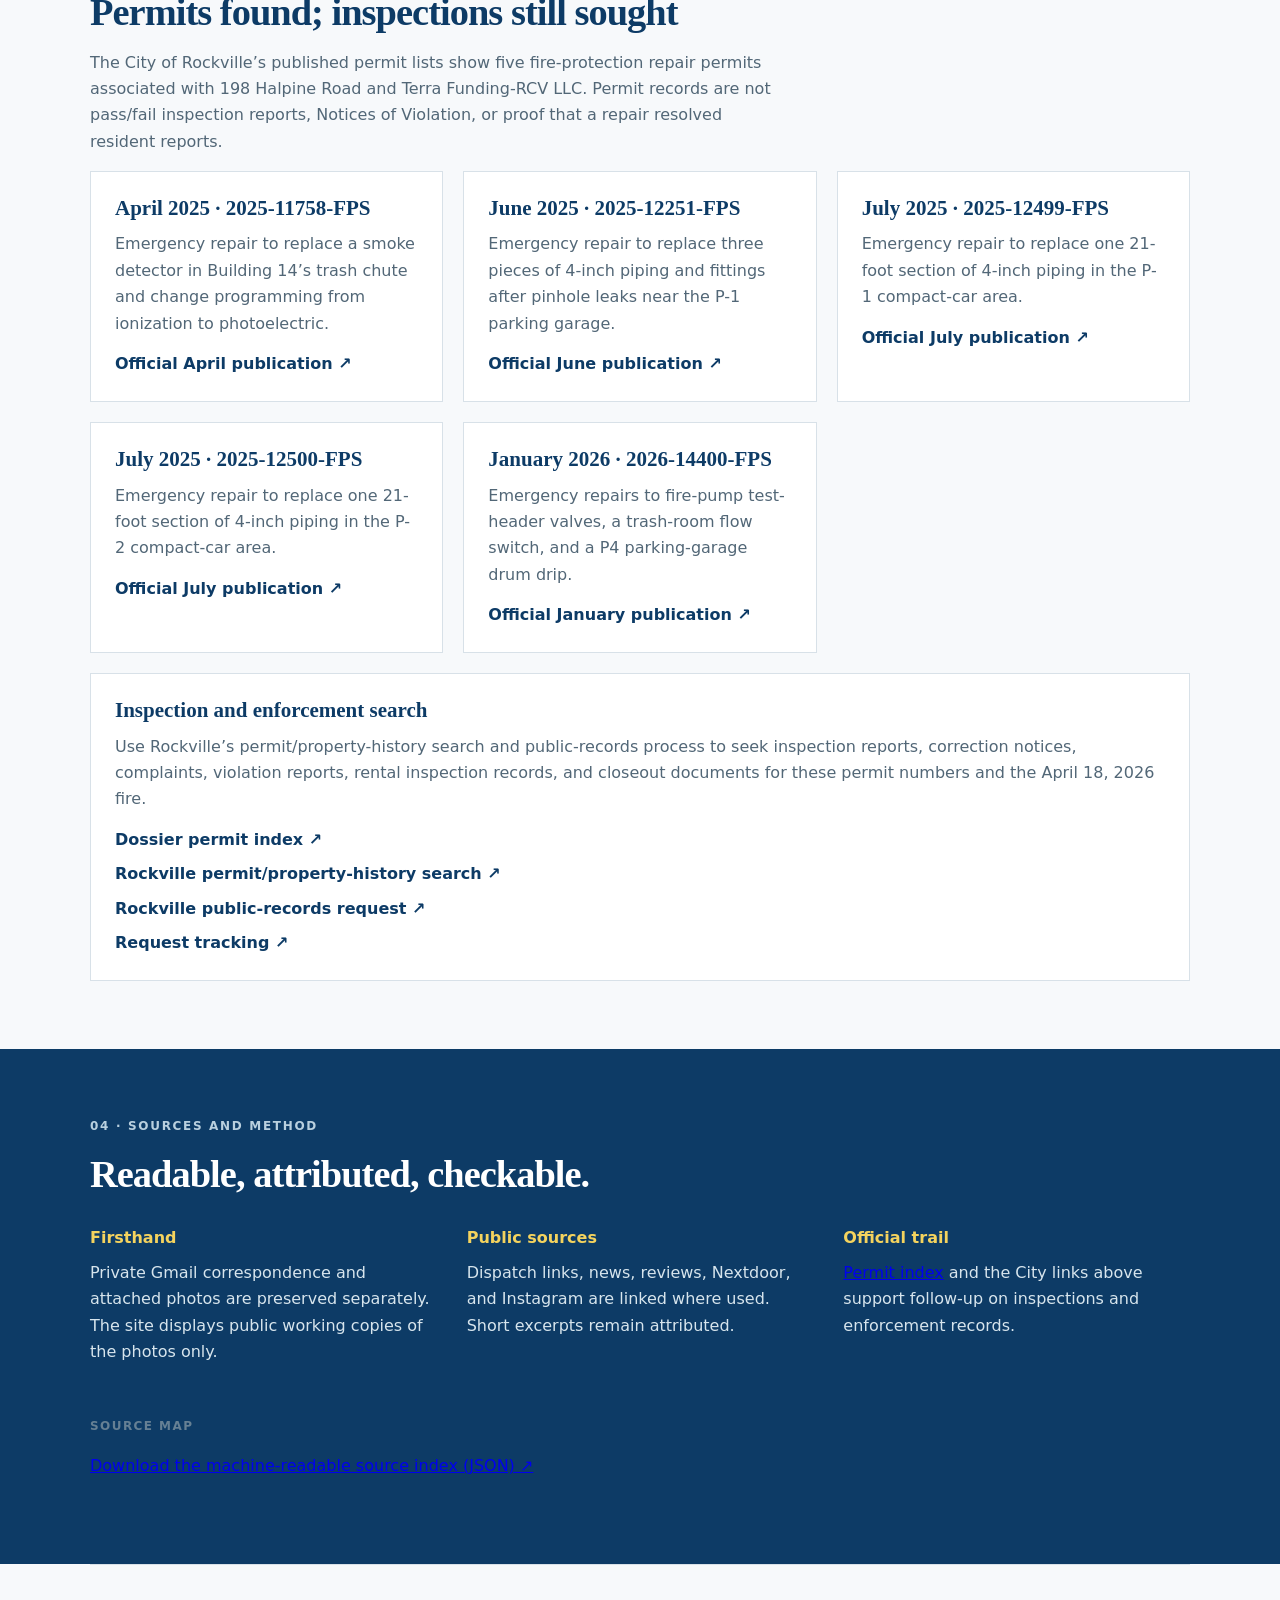
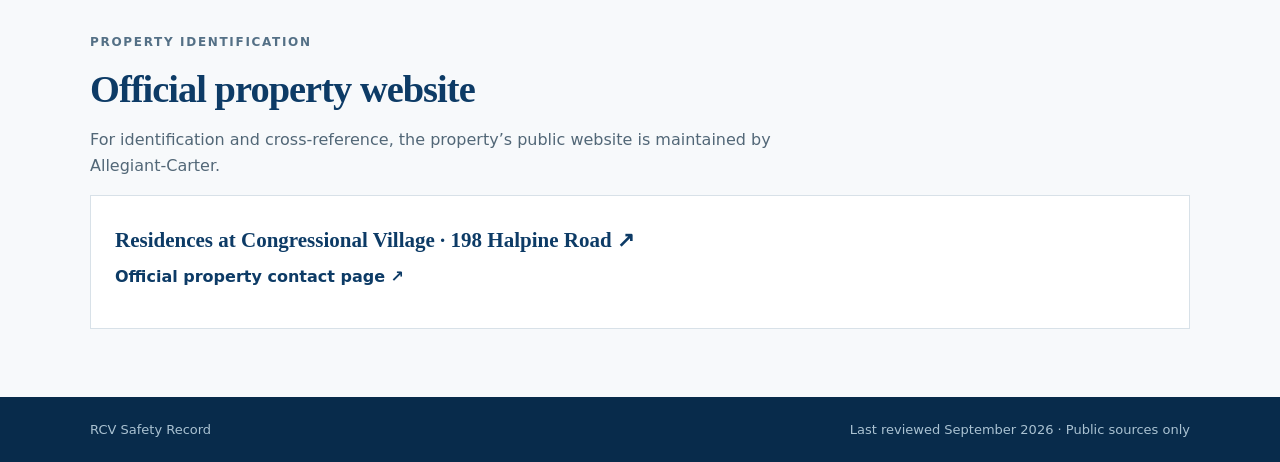
==== commit 4a255294: "Reorganize evidence page flow" ====
--- a/index.html
+++ b/index.html
@@ -1,65 +1,32 @@
-<!doctype html>
-<html lang="en">
-<head>
-  <meta charset="utf-8">
-  <meta name="viewport" content="width=device-width, initial-scale=1">
+<html lang="en"><head>
+  <meta charset="utf-8"><meta name="viewport" content="width=device-width, initial-scale=1">
   <meta name="description" content="A source-indexed public chronology of reported fire-alarm dispatches and safety communications associated with Residences at Congressional Village in Rockville, Maryland.">
-  <meta name="keywords" content="Residences at Congressional Village, Congressional Village, 198 Halpine Road, Rockville Maryland, fire alarm, fire safety, fire code, inspection records">
-  <link rel="canonical" href="https://rcv-safety-record.github.io/">
-  <meta property="og:title" content="RCV Safety Record: fire-alarm and safety chronology">
-  <meta property="og:description" content="Source-indexed chronology of reported fire-alarm activity, April 18, 2026 fire reporting, resident accounts, photographs, permits, and official record links for Residences at Congressional Village, 198 Halpine Road, Rockville, Maryland.">
-  <meta property="og:url" content="https://rcv-safety-record.github.io/">
-  <meta property="og:type" content="website">
-  <script type="application/ld+json">{"@context":"https://schema.org","@type":"WebSite","name":"RCV Safety Record","url":"https://rcv-safety-record.github.io/","description":"Source-indexed public chronology of reported fire-alarm activity and safety communications associated with Residences at Congressional Village, 198 Halpine Road, Rockville, Maryland.","about":{"@type":"ApartmentComplex","name":"Residences at Congressional Village","address":{"@type":"PostalAddress","streetAddress":"198 Halpine Road","addressLocality":"Rockville","addressRegion":"MD","postalCode":"20852","addressCountry":"US"},"sameAs":["https://www.allegiant-carter.com/apartments/md/rockville/residences-at-congressional-village/","https://www.allegiant-carter.com/apartments/md/rockville/residences-at-congressional-village/contact-us"]},"isBasedOn":["https://www.montgomerycountymd.gov/department-permitting-services/all-permits/fire-permits/fcc-permit-process","https://www.rockvillemd.gov/wp-content/uploads/2026/02/isd-01-26.pdf","https://nextdoor.com/p/SWLYnsqCzmHS?post=509438286"]}</script>
-  <title>RCV Safety Record</title>
-  <link rel="icon" href="data:image/svg+xml,%3Csvg xmlns='http://www.w3.org/2000/svg' viewBox='0 0 64 64'%3E%3Crect width='64' height='64' rx='14' fill='%230d3b66'/%3E%3Cpath d='M32 12 48 19v13c0 11-7 17-16 21-9-4-16-10-16-21V19l16-7Z' fill='none' stroke='%23f4d35e' stroke-width='5'/%3E%3Cpath d='M32 24v13m0 0-6-6m6 6 6-6' stroke='%23f4d35e' stroke-width='4'/%3E%3C/svg%3E">
-  <link rel="stylesheet" href="style.css">
-  <style>.photos-section,.reports-section,.quotes-section{border-top:1px solid #d8e1e8}.muted.wide{max-width:700px}.photo-grid{display:grid;grid-template-columns:repeat(3,1fr);gap:18px;margin-top:28px}.photo-grid figure{margin:0;background:#fff;border:1px solid #d8e1e8;padding:10px}.photo-grid img{display:block;width:100%;height:330px;object-fit:cover}.photo-grid figcaption{padding:11px 4px 4px;color:#526777;font-size:13px}.footer-link{color:#f4d35e}.footer-link:hover{color:#fff}.reports-section{background:#eef4f7}.reports-grid{display:grid;grid-template-columns:repeat(3,1fr);gap:20px}.report-card{padding:24px;background:#fff;border:1px solid #d8e1e8}.report-card h3{margin:0 0 10px;color:#0d3b66;font:700 21px/1.2 Georgia,serif}.report-card p{color:#526777;margin:0 0 14px}.report-card a{display:block;color:#0d3b66;font-weight:800;text-decoration:none;margin-top:8px}.report-card a:hover{color:#9a7500}.quotes-grid{display:grid;grid-template-columns:repeat(3,1fr);gap:20px}.quote-card{background:#fff;border-left:4px solid #f4d35e;padding:22px}.quote-card blockquote{margin:0 0 12px;color:#102a43;font:18px/1.45 Georgia,serif}.quote-card cite{color:#668094;font-size:12px;font-style:normal}.quote-card .source{display:block;margin-top:12px;font-size:14px}@media(max-width:700px){.photo-grid,.reports-grid,.quotes-grid{grid-template-columns:1fr}.photo-grid img{height:280px}}</style>
+  <link rel="canonical" href="https://rcv-safety-record.github.io/"><meta property="og:title" content="RCV Safety Record"><meta property="og:description" content="A dated, source-indexed record of fire-alarm activity, safety communications, public reporting, and official Rockville records associated with Residences at Congressional Village."><meta property="og:url" content="https://rcv-safety-record.github.io/"><meta property="og:type" content="website">
+  <script type="application/ld+json">{"@context":"https://schema.org","@type":"WebSite","name":"RCV Safety Record","url":"https://rcv-safety-record.github.io/","description":"Source-indexed chronology of reported fire-alarm activity and safety communications associated with Residences at Congressional Village, 198 Halpine Road, Rockville, Maryland.","about":{"@type":"ApartmentComplex","name":"Residences at Congressional Village","address":{"@type":"PostalAddress","streetAddress":"198 Halpine Road","addressLocality":"Rockville","addressRegion":"MD","postalCode":"20852","addressCountry":"US"},"sameAs":["https://www.allegiant-carter.com/apartments/md/rockville/residences-at-congressional-village/"]}}</script>
+  <title>RCV Safety Record</title><link rel="stylesheet" href="style.css">
+  <style>
+    .hero h1{max-width:760px;font-size:clamp(2.1rem,4.4vw,3.65rem)}.hero{padding:64px 0 48px}.hero .lede{margin:18px 0 26px}.path{display:grid;grid-template-columns:repeat(3,1fr);gap:14px;margin-top:26px}.path a{display:block;background:#fff;border:1px solid #d8e1e8;padding:16px 18px;color:#0d3b66;text-decoration:none;font-weight:800}.path a:hover{border-color:#f4d35e}.path small{display:block;color:#668094;font-weight:500;margin-top:4px}.group-label{margin:0 0 8px;color:#668094;font-size:12px;font-weight:800;letter-spacing:.12em;text-transform:uppercase}.subsection{padding-top:52px}.subsection h2{margin-bottom:12px}.evidence-band{background:#fff;border-top:1px solid #d8e1e8;border-bottom:1px solid #d8e1e8}.record-link{display:inline-block;margin:8px 12px 0 0;color:#0d3b66;font-weight:800;text-decoration:none}.record-link:hover{color:#9a7500}@media(max-width:700px){.path{grid-template-columns:1fr}.hero{padding-top:46px}}
+    .photos-section,.reports-section,.quotes-section{border-top:1px solid #d8e1e8}.muted.wide{max-width:700px}.photo-grid{display:grid;grid-template-columns:repeat(3,1fr);gap:18px;margin-top:28px}.photo-grid figure{margin:0;background:#fff;border:1px solid #d8e1e8;padding:10px}.photo-grid img{display:block;width:100%;height:330px;object-fit:cover}.photo-grid figcaption{padding:11px 4px 4px;color:#526777;font-size:13px}.reports-grid{display:grid;grid-template-columns:repeat(3,1fr);gap:20px}.report-card{padding:24px;background:#fff;border:1px solid #d8e1e8}.report-card h3{margin:0 0 10px;color:#0d3b66;font:700 21px/1.2 Georgia,serif}.report-card p{color:#526777;margin:0 0 14px}.report-card a{display:block;color:#0d3b66;font-weight:800;text-decoration:none;margin-top:8px}.report-card a:hover{color:#9a7500}.quotes-grid{display:grid;grid-template-columns:repeat(3,1fr);gap:20px}.quote-card{background:#fff;border-left:4px solid #f4d35e;padding:22px}.quote-card blockquote{margin:0 0 12px;color:#102a43;font:18px/1.45 Georgia,serif}.quote-card cite{color:#668094;font-size:12px;font-style:normal}.quote-card .source{display:block;margin-top:12px;font-size:14px}@media(max-width:700px){.photo-grid,.reports-grid,.quotes-grid{grid-template-columns:1fr}.photo-grid img{height:280px}}
+  </style>
 </head>
 <body>
-  <header class="topbar">
-    <div class="wrap nav"><a class="brand" href="#top"><span class="mark">RCV</span><span>Safety Record</span></a><nav aria-label="Primary"><a href="#timeline">Timeline</a><a href="#dispatches">Dispatches</a><a href="#reports">Reports</a><a href="#sources">Sources</a></nav></div>
-  </header>
+  <header class="topbar"><div class="wrap nav"><a class="brand" href="#top"><span class="mark">RCV</span><span>Safety Record</span></a><nav aria-label="Primary"><a href="#timeline">Timeline</a><a href="#evidence">Evidence</a><a href="#official-records">Official records</a><a href="#sources">Sources</a></nav></div></header>
   <main id="top">
-    <section class="hero wrap">
-      <p class="eyebrow">Public evidence index · Rockville, Maryland</p>
-      <h1>A dated record of reported fire-alarm activity and safety communications.</h1>
-      <p class="lede">This page organizes publicly available dispatch references and contemporaneous communications associated with Residences at Congressional Village. It distinguishes reported facts, attributed statements, and unresolved questions.</p>
-      <div class="notice"><strong>Evidence standard</strong><span>CrimeRadar pages are public, AI-generated dispatch summaries—not official incident reports. Management statements are presented as management statements, including statements that are disputed.</span></div>
-    </section>
+    <section class="hero wrap"><p class="eyebrow">Public evidence index · Rockville, Maryland</p><h1>RCV fire-alarm and safety record</h1><p class="lede">A dated, source-linked guide to reported fire-alarm activity, the April 18, 2026 fire, contemporaneous safety communications, public reporting, and Rockville records associated with Residences at Congressional Village, 198 Halpine Road.</p><div class="notice"><strong>How to read this page</strong><span>Start with the chronology. Then review firsthand correspondence and photographs, public dispatches and reporting, and finally the official permit and inspection-record path. Each source is labeled by what it can—and cannot—establish.</span></div><div class="path" aria-label="Page guide"><a href="#timeline">1 · Start with the timeline<small>Dates and sequence in one place</small></a><a href="#evidence">2 · Review the evidence<small>Emails, photos, dispatches, and reports</small></a><a href="#official-records">3 · Check official records<small>Permits, inspections, and request trail</small></a></div></section>
 
-    <section id="dispatches" class="wrap section">
-      <div class="section-head"><div><p class="eyebrow">Public dispatch references</p><h2>Four RCV-specific records located</h2></div><span class="count">04</span></div>
-      <div class="cards">
-        <article class="card"><div class="date">APR 06 · 2026 · 9:40 AM</div><h3>Routine fire alarm at Congressional Village residence</h3><p>CrimeRadar’s indexed page shows a routine fire-alarm dispatch near Halpine Road, naming Paramedic 703 Bravo and Tower 703.</p><a class="source" href="https://radar.newsbreak.com/rockville-md/45308_1775493626_ygwafqhx-routine-fire-alarm-at-congressional-village-residence" target="_blank" rel="noopener">Open source record <span>↗</span></a></article>
-        <article class="card accent"><div class="date">APR 18 · 2026 · 2:58 PM</div><h3>Fire-alarm dispatch at Congressional Village residence</h3><p>CrimeRadar’s indexed page shows a dispatch near Halpine Road, naming Engine 700-23 and Rescue Squad 703. This page does not determine fire cause.</p><a class="source" href="https://radar.newsbreak.com/rockville-md/11160-4000_1776549494_vnezwyen-fire-alarm-at-residence-in-congressional-village" target="_blank" rel="noopener">Open source record <span>↗</span></a></article>
-        <article class="card"><div class="date">APR 19 · 2026 · ~1:33 PM</div><h3>Additional Halpine Road alarm record</h3><p>A user-supplied CrimeRadar link identifies another RCV-related fire-alarm entry. The page transcript was not captured.</p><a class="source" href="https://www.uscrimeradar.com/rockville-md/11160-4005_1776619987_kjtfclnf-fire-alarm-at-congressional-village-on-alpine-road" target="_blank" rel="noopener">Open source record <span>↗</span></a></article>
-        <article class="card accent"><div class="date">JUN 08 · 2026 · ~1:21 AM</div><h3>Fire-alarm record supplied by the resident</h3><p>A user-supplied CrimeRadar link identifies another Congressional Village fire-alarm dispatch. The exact transcript should be checked against the source page.</p><a class="source" href="https://www.uscrimeradar.com/rockville-md/11160-4000_1780896105_rrceophy-fire-alarm-at-congressional-village-residence" target="_blank" rel="noopener">Open source record <span>↗</span></a></article>
-      </div>
-    </section>
+    <section id="timeline" class="wrap section split"><div><p class="eyebrow">01 · Chronology</p><h2>What is recorded, in order</h2><p class="muted">This is the navigation spine for the dossier. The entries identify the source type so firsthand communications, public reporting, resident accounts, and official records are not blended together.</p></div><ol class="timeline"><li><time>APR–JUL<br>2025</time><div><strong>Rockville fire-protection repair permits published</strong><p>City permit lists record a trash-chute smoke-detector/programming repair and emergency repairs for leaking 4-inch fire-suppression piping at 198 Halpine Road.</p></div></li><li><time>JAN<br>2026</time><div><strong>Rockville permit 2026-14400-FPS published</strong><p>The City list records emergency repairs to fire-pump test-header valves, a trash-room flow switch, and a P4 parking-garage drum drip.</p></div></li><li><time>APR 06<br>2026</time><div><strong>Routine alarm dispatch indexed</strong><p>Public CrimeRadar record for a Congressional Village residence.</p></div></li><li><time>APR 18<br>2026</time><div><strong>Apartment fire and alarm dispatch</strong><p>News reports describe the fire; a separate public dispatch record is indexed for the date. The sources do not establish fire cause.</p></div></li><li><time>APR 19<br>2026</time><div><strong>Additional Halpine Road alarm record</strong><p>A user-supplied CrimeRadar link identifies another RCV-related entry; the visible source URL contains an “Alpine” spelling error.</p></div></li><li><time>MAY 18–22<br>2026</time><div><strong>Safety concerns sent to management</strong><p>Contemporaneous correspondence describes alarms, posted emergency notices, smoke, and trash conditions; photographs were sent in the thread. The original emails remain private evidence.</p></div></li><li><time>JUN 08<br>2026</time><div><strong>Additional alarm record supplied</strong><p>A user-supplied CrimeRadar link identifies another Congressional Village fire-alarm record.</p></div></li><li><time>SEP<br>2026</time><div><strong>Current-resident report published</strong><p>A Nextdoor post reports frequent alarms and asks where to complain. It is resident/community reporting, not independent technical verification.</p></div></li></ol></section>
 
-    <section id="timeline" class="wrap section split">
-      <div><p class="eyebrow">Chronology</p><h2>What the record shows</h2><p class="muted">The public dispatch records and the contemporaneous management/tenant communications describe overlapping dates but do not, by themselves, establish causation or a complete incident count.</p></div>
-      <ol class="timeline">
-        <li><time>APR 06</time><div><strong>Routine alarm dispatch indexed</strong><p>Public CrimeRadar record for a Congressional Village residence.</p></div></li>
-        <li><time>APR 18</time><div><strong>Fire and alarm records indexed</strong><p>Public reporting describes the apartment fire; a CrimeRadar record is also indexed for the date. Neither establishes cause.</p></div></li>
-        <li><time>APR 19</time><div><strong>Additional alarm record supplied</strong><p>User-supplied CrimeRadar link identifies an RCV-related Halpine Road alarm record; transcript pending.</p></div></li>
-        <li><time>MAY 18–22</time><div><strong>Safety concerns sent to management</strong><p>Contemporaneous correspondence describes repeated alarms, posted emergency notices, smoke, and trash conditions; photographs were sent in the thread.</p></div></li>
-        <li><time>JUN 08</time><div><strong>Additional alarm record supplied</strong><p>User-supplied CrimeRadar link identifies another Congressional Village fire-alarm record.</p></div></li>
-        <li><time>SEP 09</time><div><strong>Current-resident report published</strong><p>A Nextdoor post reports frequent alarms and asks where to complain. It is resident/community reporting, not independent technical verification.</p></div></li>
-      </ol>
-    </section>
+    <section id="evidence" class="evidence-band"><div class="wrap section"><p class="eyebrow">02 · Evidence</p><h2>Evidence grouped by source type</h2><p class="muted wide">The categories below answer different questions. Read the firsthand material first, then use public and official sources for corroboration and follow-up.</p>
+      <section id="photos" class="subsection"><p class="group-label">Firsthand / management correspondence</p><h2>Photographs sent after the fire</h2><p class="muted wide">These public copies were attached to the May 2026 safety correspondence and were taken after the April 18 fire. The preserved originals remain separate; public copies have been stripped of identifying metadata.</p><div class="photo-grid"><figure><a href="assets/IMG_0937.jpg"><img src="assets/IMG_0937.jpg" alt="Photograph attached to May 2026 safety correspondence, image 0937" loading="lazy"></a><figcaption>IMG_0937 · May 2026 correspondence</figcaption></figure><figure><a href="assets/IMG_0940.jpg"><img src="assets/IMG_0940.jpg" alt="Photograph attached to May 2026 safety correspondence, image 0940" loading="lazy"></a><figcaption>IMG_0940 · May 2026 correspondence</figcaption></figure><figure><a href="assets/IMG_0942.jpg"><img src="assets/IMG_0942.jpg" alt="Photograph attached to May 2026 safety correspondence, image 0942" loading="lazy"></a><figcaption>IMG_0942 · May 2026 correspondence</figcaption></figure></div></section>
+      <section id="dispatches" class="subsection"><p class="group-label">Public dispatch references</p><h2>Four RCV-specific records located</h2><div class="cards"><article class="card"><div class="date">APR 06 · 2026</div><h3>Routine fire alarm</h3><p>Indexed dispatch near Halpine Road, naming Paramedic 703 Bravo and Tower 703.</p><a class="source" href="https://radar.newsbreak.com/rockville-md/45308_1775493626_ygwafqhx-routine-fire-alarm-at-congressional-village-residence" target="_blank" rel="noopener">Open source record ↗</a></article><article class="card accent"><div class="date">APR 18 · 2026</div><h3>Fire-alarm dispatch</h3><p>Indexed dispatch near Halpine Road, naming Engine 700-23 and Rescue Squad 703. This record does not determine cause.</p><a class="source" href="https://radar.newsbreak.com/rockville-md/11160-4000_1776549494_vnezwyen-fire-alarm-at-residence-in-congressional-village" target="_blank" rel="noopener">Open source record ↗</a></article><article class="card"><div class="date">APR 19 · 2026</div><h3>Additional Halpine Road alarm</h3><p>User-supplied source; exact transcript should be checked against the original page.</p><a class="source" href="https://www.uscrimeradar.com/rockville-md/11160-4005_1776619987_kjtfclnf-fire-alarm-at-congressional-village-on-alpine-road" target="_blank" rel="noopener">Open source record ↗</a></article><article class="card accent"><div class="date">JUN 08 · 2026</div><h3>Additional fire-alarm record</h3><p>User-supplied source identifying another Congressional Village dispatch.</p><a class="source" href="https://www.uscrimeradar.com/rockville-md/11160-4000_1780896105_rrceophy-fire-alarm-at-congressional-village-residence" target="_blank" rel="noopener">Open source record ↗</a></article></div></section>
+      <section id="reports" class="subsection"><p class="group-label">News, reviews, and community reports</p><h2>Attributed third-party material</h2><p class="muted wide">News coverage is secondary reporting. Platform reviews and social posts are personal accounts or allegations and are not independently verified.</p><div class="reports-grid"><article class="report-card"><h3>April 18 fire coverage</h3><p>Hoodline and The MoCo Show report a third-floor fire, sprinkler activation, an older woman hospitalized, and about eight displaced units. Bethesda Magazine was supplied as an additional source.</p><a href="https://hoodline.com/2026/04/rockville-blaze-rips-through-apartment-sends-older-woman-to-hospital-and-ousts-families/" target="_blank" rel="noopener">Hoodline ↗</a><a href="https://mocoshow.com/2026/04/18/elderly-resident-injured-after-fire-in-rockville-apartment/" target="_blank" rel="noopener">The MoCo Show ↗</a><a href="https://bethesdamagazine.com/2026/04/20/woman-injured-families-displaced-rockville-fire/" target="_blank" rel="noopener">Bethesda Magazine ↗</a></article><article class="report-card"><h3>Resident review themes</h3><p>Reviews report recurring alarms, cooking-triggered alarms, nighttime alarms, maintenance delays, communication problems, trash-room odor, and move-out disputes. These are attributed reports, not findings.</p><a href="https://www.apartmentratings.com/md/rockville/the-residences-at-congressional-village_301468880020852/#ratingsReviews" target="_blank" rel="noopener">ApartmentRatings ↗</a><a href="https://www.forrent.com/md/rockville/the-residences-at-congressional-village/lrsette" target="_blank" rel="noopener">ForRent ↗</a><a href="https://www.yelp.com/biz/the-residences-at-congressional-village-rockville-4" target="_blank" rel="noopener">Yelp listing ↗</a></article><article class="report-card"><h3>Resident and social posts</h3><p>The authenticated Nextdoor source view confirmed the RCV alarm post; the original Gmail digest remains the preserved evidence copy. The Instagram source was supplied separately.</p><a href="https://nextdoor.com/p/SWLYnsqCzmHS?post=509438286" target="_blank" rel="noopener">Nextdoor post ↗</a><a href="https://www.instagram.com/p/DXSaDZKAOrK/" target="_blank" rel="noopener">Instagram source ↗</a></article></div></section>
+      <section id="quotes" class="subsection"><p class="group-label">Short excerpts</p><h2>What reviewers wrote</h2><div class="quotes-grid"><article class="quote-card"><blockquote>“fire alarms constantly going off at all times”</blockquote><cite>ApartmentRatings · former resident · Nov. 4, 2025</cite><a class="source" href="https://www.apartmentratings.com/md/rockville/the-residences-at-congressional-village_301468880020852/#ratingsReviews" target="_blank" rel="noopener">View source ↗</a></article><article class="quote-card"><blockquote>“Constant fire alarms (especially at night)”</blockquote><cite>ApartmentRatings · current resident · Sept. 19, 2024</cite><a class="source" href="https://www.apartmentratings.com/md/rockville/the-residences-at-congressional-village_301468880020852/#ratingsReviews" target="_blank" rel="noopener">View source ↗</a></article><article class="quote-card"><blockquote>“fire alarm is way too sensitive”</blockquote><cite>ForRent/Apartments.com-surfaced review</cite><a class="source" href="https://www.forrent.com/md/rockville/the-residences-at-congressional-village/lrsette" target="_blank" rel="noopener">View source ↗</a></article><article class="quote-card"><blockquote>“false building-wide fire alarms a few times every month”</blockquote><cite>ForRent/Apartments.com-surfaced review</cite><a class="source" href="https://www.forrent.com/md/rockville/the-residences-at-congressional-village/lrsette" target="_blank" rel="noopener">View source ↗</a></article><article class="quote-card"><blockquote>“trash room extremely smelly and poorly maintained”</blockquote><cite>ForRent/Apartments.com-surfaced review</cite><a class="source" href="https://www.forrent.com/md/rockville/the-residences-at-congressional-village/lrsette" target="_blank" rel="noopener">View source ↗</a></article><article class="quote-card"><blockquote>“ALL THE TIME AT ALL HOURS OF THE NIGHT”</blockquote><cite>Nextdoor post · displayed September 2026</cite><a class="source" href="https://nextdoor.com/p/SWLYnsqCzmHS?post=509438286" target="_blank" rel="noopener">View source ↗</a></article></div></section>
+    </div></section>
 
-    <section id="reports" class="wrap section reports-section"><div class="section-head"><div><p class="eyebrow">Attributed third-party material</p><h2>Reports and resident accounts</h2></div><span class="count">03</span></div><p class="muted wide">These sources add context but are not equivalent to official records. News coverage is secondary reporting; platform reviews and social posts are personal accounts or allegations and are not independently verified.</p><div class="reports-grid"><article class="report-card"><h3>April 18 fire coverage</h3><p>Hoodline and The MoCo Show report a third-floor fire, sprinkler activation, an older woman hospitalized, and about eight displaced units. Bethesda Magazine was supplied as an additional source, but its page was access-limited during capture.</p><a href="https://hoodline.com/2026/04/rockville-blaze-rips-through-apartment-sends-older-woman-to-hospital-and-ousts-families/" target="_blank" rel="noopener">Hoodline ↗</a><a href="https://mocoshow.com/2026/04/18/elderly-resident-injured-after-fire-in-rockville-apartment/" target="_blank" rel="noopener">The MoCo Show ↗</a><a href="https://bethesdamagazine.com/2026/04/20/woman-injured-families-displaced-rockville-fire/" target="_blank" rel="noopener">Bethesda Magazine ↗</a></article><article class="report-card"><h3>Resident review themes</h3><p>ApartmentRatings and ForRent/Apartments.com reviews report recurring alarms, cooking-triggered alarms, nighttime false alarms, maintenance delays, management communication problems, trash-room odor, and move-out disputes. These are attributed resident reports, not findings.</p><a href="https://www.apartmentratings.com/md/rockville/the-residences-at-congressional-village_301468880020852/#ratingsReviews" target="_blank" rel="noopener">ApartmentRatings ↗</a><a href="https://www.forrent.com/md/rockville/the-residences-at-congressional-village/lrsette" target="_blank" rel="noopener">ForRent ↗</a><a href="https://www.yelp.com/biz/the-residences-at-congressional-village-rockville-4" target="_blank" rel="noopener">Yelp listing ↗</a></article><article class="report-card"><h3>Authenticated Nextdoor capture</h3><p>The logged-in source view confirmed the RCV post text, Beth Stovall/Miramont attribution, displayed date, and visible engagement counts. The original Gmail digest remains the preserved evidence copy; the live source may require login.</p><a href="https://nextdoor.com/p/SWLYnsqCzmHS?post=509438286" target="_blank" rel="noopener">Open Nextdoor post ↗</a><a href="https://www.instagram.com/p/DXSaDZKAOrK/" target="_blank" rel="noopener">Instagram source ↗</a></article></div></section>
-    <section id="quotes" class="wrap section quotes-section"><div class="section-head"><div><p class="eyebrow">Direct source excerpts</p><h2>What reviewers wrote</h2></div><span class="count">06</span></div><p class="muted wide">Short excerpts are reproduced from the public pages and kept in context. Reviewer names are omitted. These statements are not independently verified.</p><div class="quotes-grid"><article class="quote-card"><blockquote>“fire alarms constantly going off at all times”</blockquote><cite>ApartmentRatings · former resident · November 4, 2025</cite><a class="source" href="https://www.apartmentratings.com/md/rockville/the-residences-at-congressional-village_301468880020852/#ratingsReviews" target="_blank" rel="noopener">View review page ↗</a></article><article class="quote-card"><blockquote>“Constant fire alarms (especially at night)”</blockquote><cite>ApartmentRatings · current resident · September 19, 2024</cite><a class="source" href="https://www.apartmentratings.com/md/rockville/the-residences-at-congressional-village_301468880020852/#ratingsReviews" target="_blank" rel="noopener">View review page ↗</a></article><article class="quote-card"><blockquote>“fire alarm is way too sensitive”</blockquote><cite>ForRent/Apartments.com-surfaced review</cite><a class="source" href="https://www.forrent.com/md/rockville/the-residences-at-congressional-village/lrsette" target="_blank" rel="noopener">View listing reviews ↗</a></article><article class="quote-card"><blockquote>“false building-wide fire alarms a few times every month”</blockquote><cite>ForRent/Apartments.com-surfaced review</cite><a class="source" href="https://www.forrent.com/md/rockville/the-residences-at-congressional-village/lrsette" target="_blank" rel="noopener">View listing reviews ↗</a></article><article class="quote-card"><blockquote>“trash room extremely smelly and poorly maintained”</blockquote><cite>ForRent/Apartments.com-surfaced review</cite><a class="source" href="https://www.forrent.com/md/rockville/the-residences-at-congressional-village/lrsette" target="_blank" rel="noopener">View listing reviews ↗</a></article><article class="quote-card"><blockquote>“ALL THE TIME AT ALL HOURS OF THE NIGHT”</blockquote><cite>Nextdoor post · displayed September 2026</cite><a class="source" href="https://nextdoor.com/p/SWLYnsqCzmHS?post=509438286" target="_blank" rel="noopener">View source post ↗</a></article></div></section>
+    <section id="official-records" class="wrap section reports-section"><p class="eyebrow">03 · Official records</p><h2>Permits found; inspections still sought</h2><p class="muted wide">The City of Rockville’s published permit lists show five fire-protection repair permits associated with 198 Halpine Road and Terra Funding-RCV LLC. Permit records are not pass/fail inspection reports, Notices of Violation, or proof that a repair resolved resident reports.</p><div class="reports-grid"><article class="report-card"><h3>April 2025 · 2025-11758-FPS</h3><p>Emergency repair to replace a smoke detector in Building 14’s trash chute and change programming from ionization to photoelectric.</p><a href="https://www.rockvillemd.gov/wp-content/uploads/2025/10/Inspection-Services-Permits-Filed-April-2025.pdf" target="_blank" rel="noopener">Official April publication ↗</a></article><article class="report-card"><h3>June 2025 · 2025-12251-FPS</h3><p>Emergency repair to replace three pieces of 4-inch piping and fittings after pinhole leaks near the P-1 parking garage.</p><a href="https://www.rockvillemd.gov/wp-content/uploads/2025/10/Inspection-Services-Permits-Filed-June-2025.pdf" target="_blank" rel="noopener">Official June publication ↗</a></article><article class="report-card"><h3>July 2025 · 2025-12499-FPS</h3><p>Emergency repair to replace one 21-foot section of 4-inch piping in the P-1 compact-car area.</p><a href="https://www.rockvillemd.gov/wp-content/uploads/2025/10/Inspection-Services-Permits-Filed-July-2025.pdf" target="_blank" rel="noopener">Official July publication ↗</a></article><article class="report-card"><h3>July 2025 · 2025-12500-FPS</h3><p>Emergency repair to replace one 21-foot section of 4-inch piping in the P-2 compact-car area.</p><a href="https://www.rockvillemd.gov/wp-content/uploads/2025/10/Inspection-Services-Permits-Filed-July-2025.pdf" target="_blank" rel="noopener">Official July publication ↗</a></article><article class="report-card"><h3>January 2026 · 2026-14400-FPS</h3><p>Emergency repairs to fire-pump test-header valves, a trash-room flow switch, and a P4 parking-garage drum drip.</p><a href="https://www.rockvillemd.gov/wp-content/uploads/2026/02/isd-01-26.pdf" target="_blank" rel="noopener">Official January publication ↗</a></article></div><div class="report-card" style="margin-top:20px"><h3>Inspection and enforcement search</h3><p>Use Rockville’s permit/property-history search and public-records process to seek inspection reports, correction notices, complaints, violation reports, rental inspection records, and closeout documents for these permit numbers and the April 18, 2026 fire.</p><a href="rockville-permits.html" class="record-link">Dossier permit index ↗</a><a href="https://www.rockvillemd.gov/services/search-permits-and-property-history/" class="record-link" target="_blank" rel="noopener">Rockville permit/property-history search ↗</a><a href="https://www.rockvillemd.gov/services/submit-a-public-information-request/" class="record-link" target="_blank" rel="noopener">Rockville public-records request ↗</a><a href="https://rockvillemd.justfoia.com/publicportal/home/track" class="record-link" target="_blank" rel="noopener">Request tracking ↗</a></div></section>
 
-    <section id="photos" class="wrap section photos-section"><div class="section-head"><div><p class="eyebrow">Contemporaneous photographs</p><h2>Images sent after the fire</h2></div><span class="count">03</span></div><p class="muted wide">These public copies were attached to the May 2026 safety correspondence and were taken after the April 18 fire. The preserved originals remain separate; public copies have been stripped of identifying metadata.</p><div class="photo-grid"><figure><a href="assets/IMG_0937.jpg"><img src="assets/IMG_0937.jpg" alt="Photograph attached to the May 2026 safety correspondence, image 0937" loading="lazy"></a><figcaption>Attachment IMG_0937 · May 2026 correspondence</figcaption></figure><figure><a href="assets/IMG_0940.jpg"><img src="assets/IMG_0940.jpg" alt="Photograph attached to the May 2026 safety correspondence, image 0940" loading="lazy"></a><figcaption>Attachment IMG_0940 · May 2026 correspondence</figcaption></figure><figure><a href="assets/IMG_0942.jpg"><img src="assets/IMG_0942.jpg" alt="Photograph attached to the May 2026 safety correspondence, image 0942" loading="lazy"></a><figcaption>Attachment IMG_0942 · May 2026 correspondence</figcaption></figure></div></section>
+    <section id="sources" class="sources"><div class="wrap section"><p class="eyebrow">04 · Sources and method</p><h2>Readable, attributed, checkable.</h2><div class="source-grid"><div><h3>Firsthand</h3><p>Private Gmail correspondence and attached photos are preserved separately. The site displays public working copies of the photos only.</p></div><div><h3>Public sources</h3><p>Dispatch links, news, reviews, Nextdoor, and Instagram are linked where used. Short excerpts remain attributed.</p></div><div><h3>Official trail</h3><p><a class="footer-link" href="rockville-permits.html">Permit index</a> and the City links above support follow-up on inspections and enforcement records.</p></div></div><div id="previews" class="subsection"><p class="group-label">Source map</p><p><a class="footer-link" href="sources.json">Download the machine-readable source index (JSON) ↗</a></p></div></div></section>
+    <section id="official" class="wrap section reports-section"><p class="eyebrow">Property identification</p><h2>Official property website</h2><p class="muted wide">For identification and cross-reference, the property’s public website is maintained by Allegiant-Carter.</p><div class="report-card"><h3><a class="source" href="https://www.allegiant-carter.com/apartments/md/rockville/residences-at-congressional-village/" target="_blank" rel="noopener">Residences at Congressional Village · 198 Halpine Road ↗</a></h3><p><a class="source" href="https://www.allegiant-carter.com/apartments/md/rockville/residences-at-congressional-village/contact-us" target="_blank" rel="noopener">Official property contact page ↗</a></p></div></section>
+  </main><footer><div class="wrap"><span>RCV Safety Record</span><span>Last reviewed September 2026 · Public sources only</span></div></footer>
 
-    <section id="sources" class="sources"><div class="wrap section"><p class="eyebrow">Method &amp; limits</p><h2>Readable, attributed, checkable.</h2><div class="source-grid"><div><h3>Included</h3><p>Dates, dispatch wording visible in public records, source links, and clearly labeled attributed communications.</p></div><div><h3>Public source set</h3><p><a class="footer-link" href="https://www.uscrimeradar.com/rockville-md/11160-4005_1776619987_kjtfclnf-fire-alarm-at-congressional-village-on-alpine-road" target="_blank" rel="noopener">CrimeRadar April 19 record</a> plus the April 6, April 18, and June 8 records are linked above.</p></div></div></div></section>
-    <section id="previews" class="wrap section previews-section"><div class="section-head"><div><p class="eyebrow">Source preview strip</p><h2>Small, labeled source snapshots</h2></div><span class="count">08</span></div><p class="muted wide">These compact previews show the captured source type and excerpt. They are not fabricated webpage screenshots; use the links to open the original pages.</p><div class="preview-grid"><article class="preview-card"><div><div class="preview-top"><span>News</span><span>APR 18</span></div><h3>Hoodline</h3><p>Apartment fire, sprinkler activation, hospitalization, and displaced units.</p></div><a href="https://hoodline.com/2026/04/rockville-blaze-rips-through-apartment-sends-older-woman-to-hospital-and-ousts-families/" target="_blank" rel="noopener">Open source ↗</a></article><article class="preview-card"><div><div class="preview-top"><span>News</span><span>APR 20</span></div><h3>Bethesda Magazine</h3><p>Source supplied for the April 18 fire; page access was limited during capture.</p></div><a href="https://bethesdamagazine.com/2026/04/20/woman-injured-families-displaced-rockville-fire/" target="_blank" rel="noopener">Open source ↗</a></article><article class="preview-card"><div><div class="preview-top"><span>Dispatch</span><span>APR 06</span></div><h3>CrimeRadar</h3><p>Routine fire-alarm dispatch index near Halpine Road.</p></div><a href="https://radar.newsbreak.com/rockville-md/45308_1775493626_ygwafqhx-routine-fire-alarm-at-congressional-village-residence" target="_blank" rel="noopener">Open source ↗</a></article><article class="preview-card"><div><div class="preview-top"><span>Reviews</span><span>2021–25</span></div><h3>ApartmentRatings</h3><p>Resident reports concerning alarms, maintenance, sanitation, and management communication.</p></div><a href="https://www.apartmentratings.com/md/rockville/the-residences-at-congressional-village_301468880020852/#ratingsReviews" target="_blank" rel="noopener">Open source ↗</a></article><article class="preview-card"><div><div class="preview-top"><span>Reviews</span><span>2023</span></div><h3>ForRent</h3><p>Reviews surfaced alarm sensitivity, nighttime alarms, and trash-room conditions.</p></div><a href="https://www.forrent.com/md/rockville/the-residences-at-congressional-village/lrsette" target="_blank" rel="noopener">Open source ↗</a></article><article class="preview-card"><div><div class="preview-top"><span>Social</span><span>SEP 2026</span></div><h3>Nextdoor</h3><p>Authenticated source view of the RCV alarm post; Gmail digest preserved privately.</p></div><a href="https://nextdoor.com/p/SWLYnsqCzmHS?post=509438286" target="_blank" rel="noopener">Open source ↗</a></article><article class="preview-card"><div><div class="preview-top"><span>Social</span><span>SUPPLIED</span></div><h3>Instagram</h3><p>Source supplied; direct retrieval was throttled during capture.</p></div><a href="https://www.instagram.com/p/DXSaDZKAOrK/" target="_blank" rel="noopener">Open source ↗</a></article><article class="preview-card"><div><div class="preview-top"><span>Reviews</span><span>SUPPLIED</span></div><h3>Yelp</h3><p>Source supplied; Yelp device verification prevented comment capture.</p></div><a href="https://www.yelp.com/biz/the-residences-at-congressional-village-rockville-4" target="_blank" rel="noopener">Open source ↗</a></article></div></section>
-    <section id="records" class="wrap section reports-section"><div class="section-head"><div><p class="eyebrow">Official record trail</p><h2>Permits found; inspection result still sought</h2></div><span class="count">01</span></div><p class="muted wide">The public search located one official RCV fire-protection repair permit, but not a public pass/fail report or enforcement disposition.</p><div class="report-card"><h3>January 2026 · 198 Halpine Road</h3><p>City of Rockville permit <strong>2026-14400-FPS</strong> lists emergency repairs involving two fire-pump test-header valves, a damaged flow switch in the existing trash room, and a parking-garage drum drip. This confirms a recorded repair permit—not an alarm inspection result, code violation, or proof that the repair resolved resident reports.</p><a href="https://www.rockvillemd.gov/wp-content/uploads/2026/02/isd-01-26.pdf" target="_blank" rel="noopener">Open official permit publication ↗</a><a href="https://www.montgomerycountymd.gov/department-permitting-services/all-permits/fire-permits/fcc-permit-process" target="_blank" rel="noopener">County inspection/documentation rules ↗</a><a href="https://permittingservices.montgomerycountymd.gov/DPS/online/eSearch2.aspx" target="_blank" rel="noopener">DPS permit search ↗</a><a href="https://www3.montgomerycountymd.gov/311/Solutions.aspx?SolutionId=1-8RQ273" target="_blank" rel="noopener">DPS complaint process ↗</a></div></section>
-    <section id="official" class="wrap section reports-section"><div class="section-head"><div><p class="eyebrow">Property backlink</p><h2>Official Residences at Congressional Village website</h2></div></div><p class="muted wide">For identification and cross-reference, the property’s public website is maintained by Allegiant-Carter.</p><div class="report-card"><h3><a class="source" href="https://www.allegiant-carter.com/apartments/md/rockville/residences-at-congressional-village/" target="_blank" rel="noopener">Residences at Congressional Village · 198 Halpine Road · Rockville, Maryland ↗</a></h3><p><a class="source" href="https://www.allegiant-carter.com/apartments/md/rockville/residences-at-congressional-village/contact-us" target="_blank" rel="noopener">Official property contact page ↗</a></p></div></section>
-  </main>
-  <footer><div class="wrap"><span>RCV Safety Record</span><span>Last reviewed September 2026 · Public sources only</span></div></footer>
-</body>
-</html>
+</body><div id="codex-agent-overlay-root" data-codex-agent-overlay-root="true"></div></html>
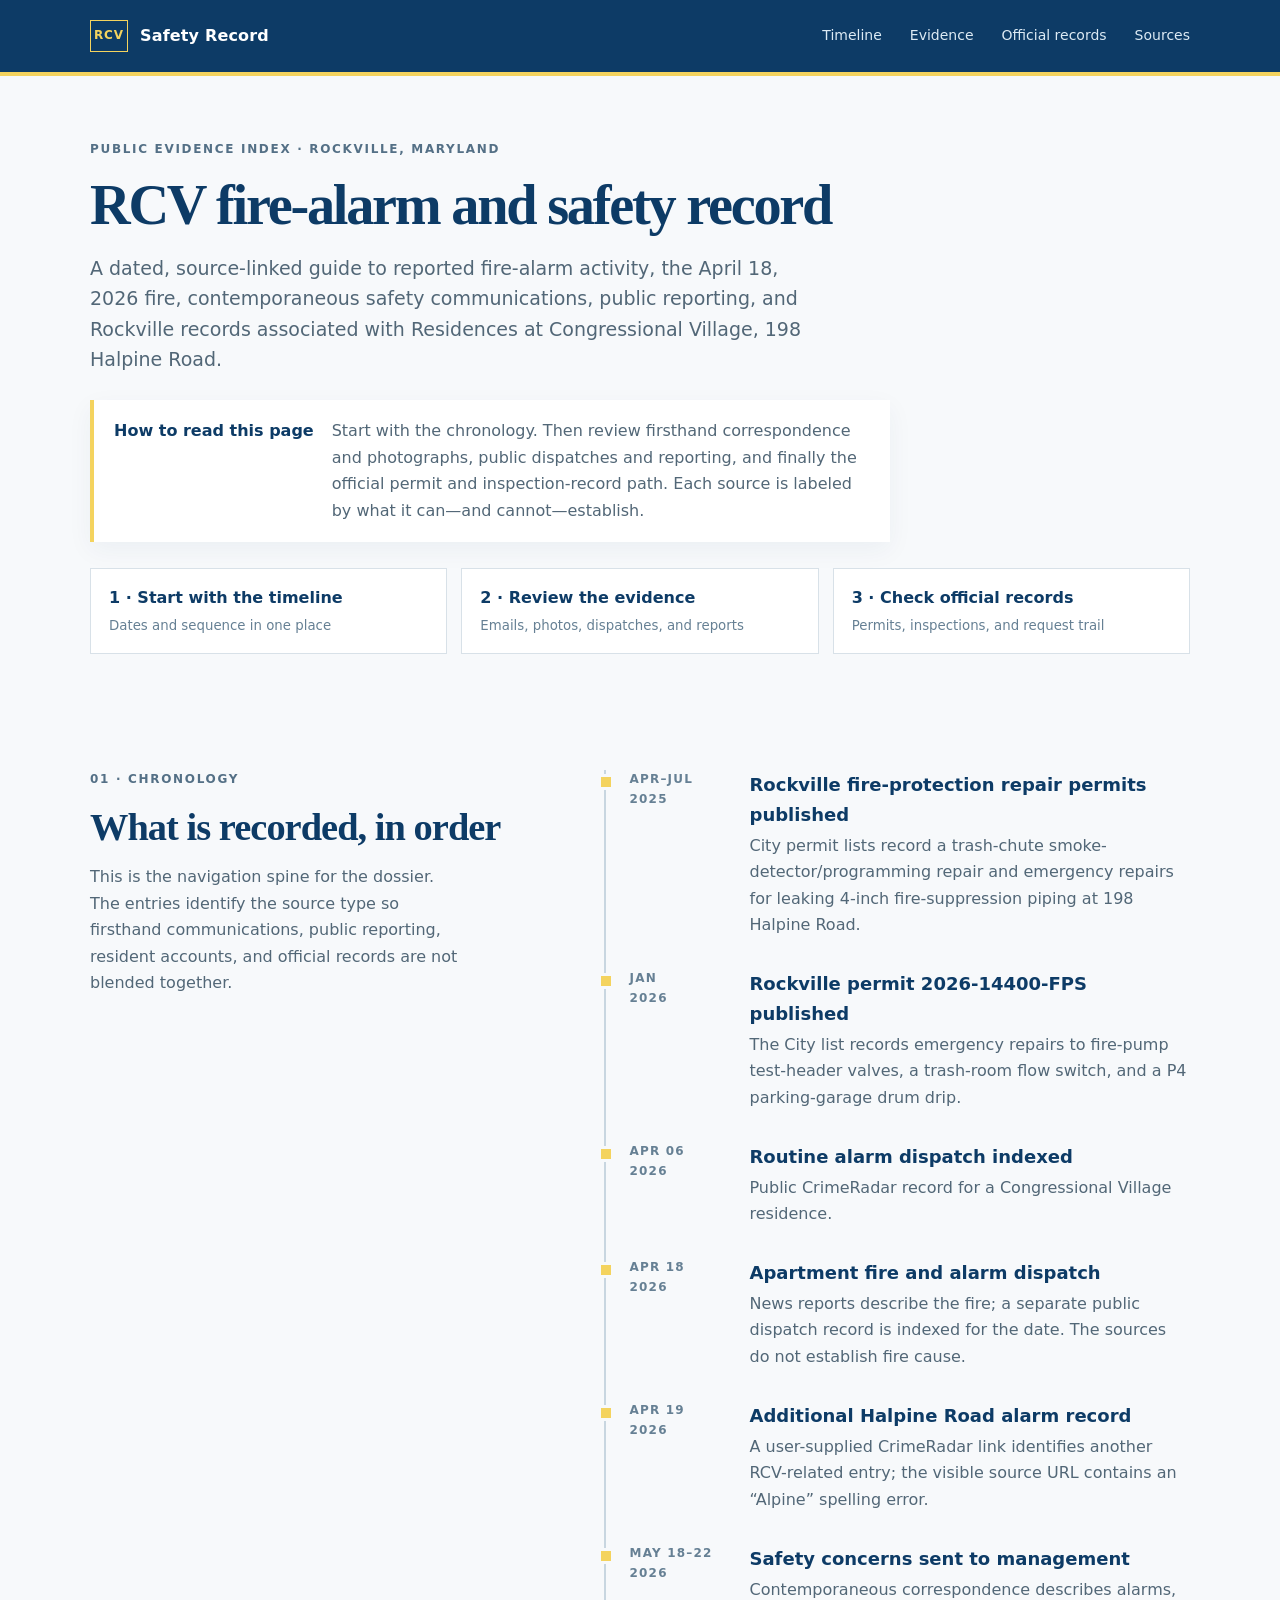
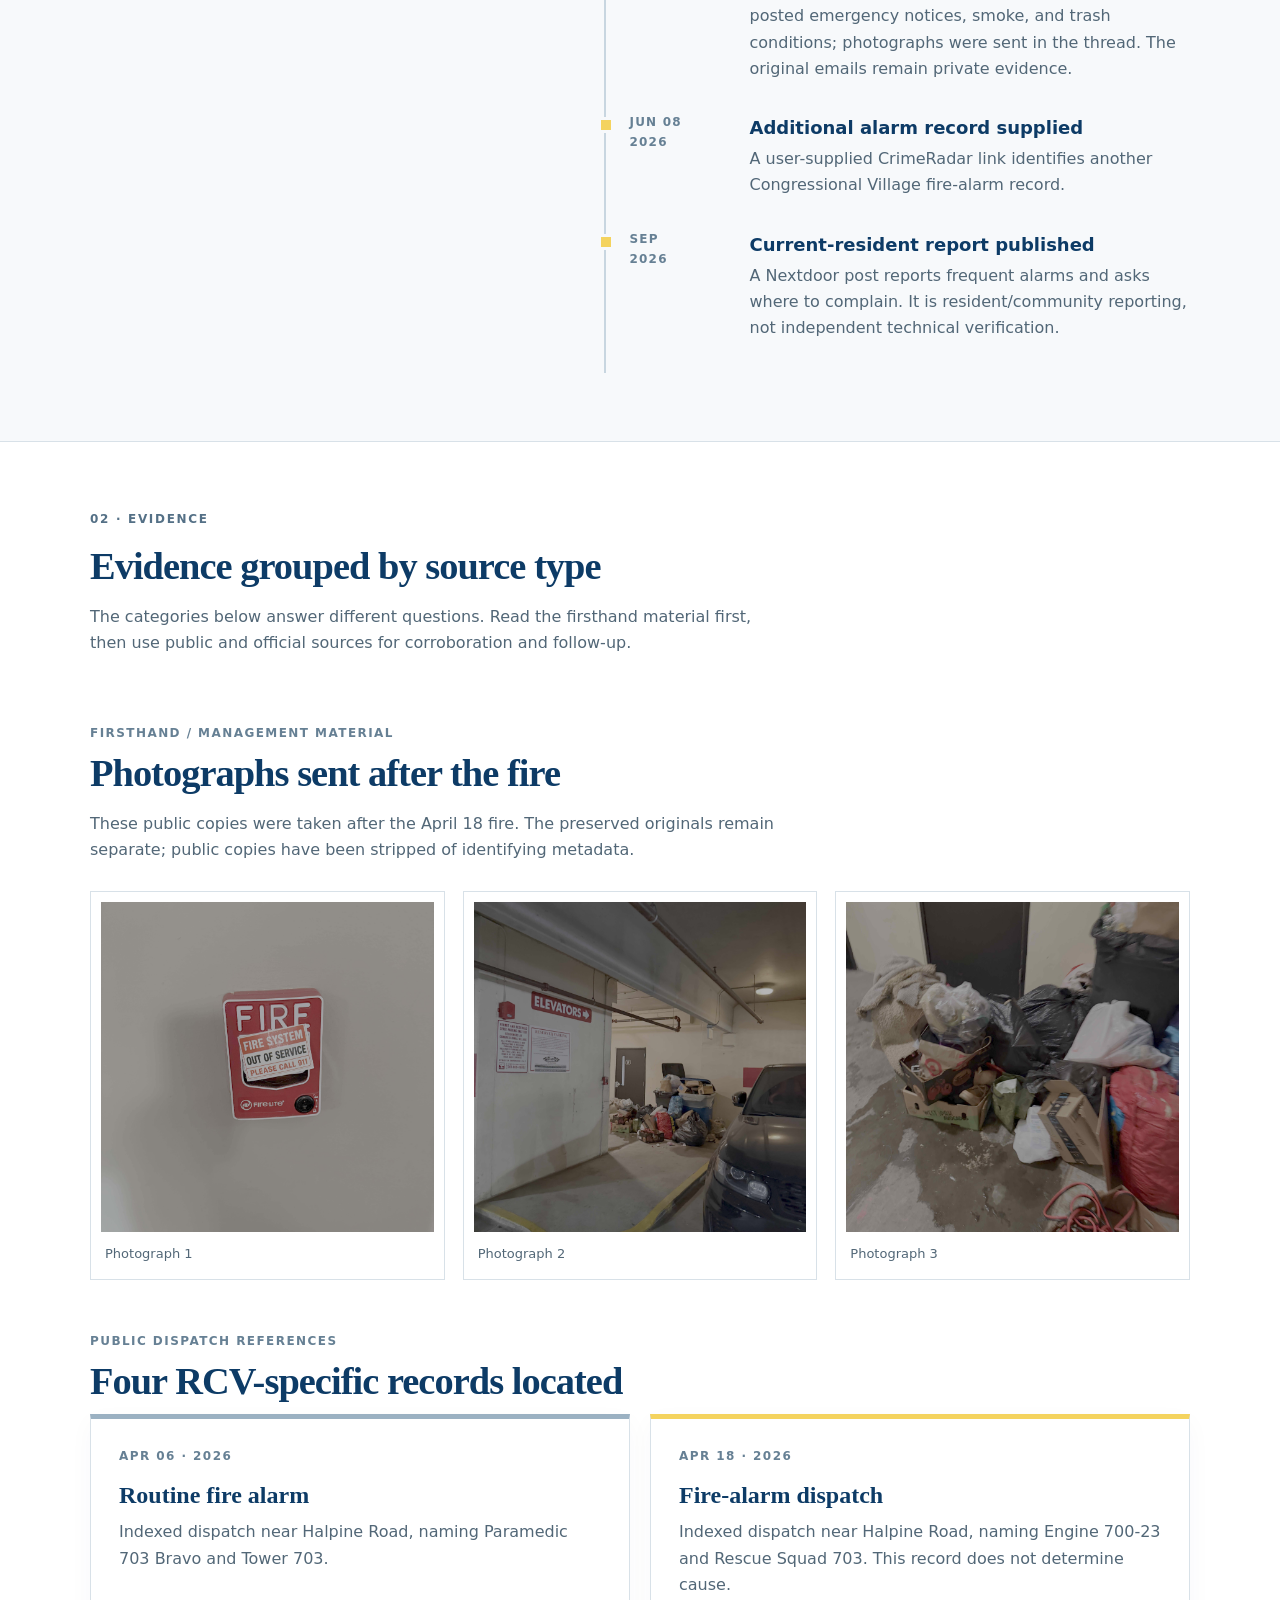
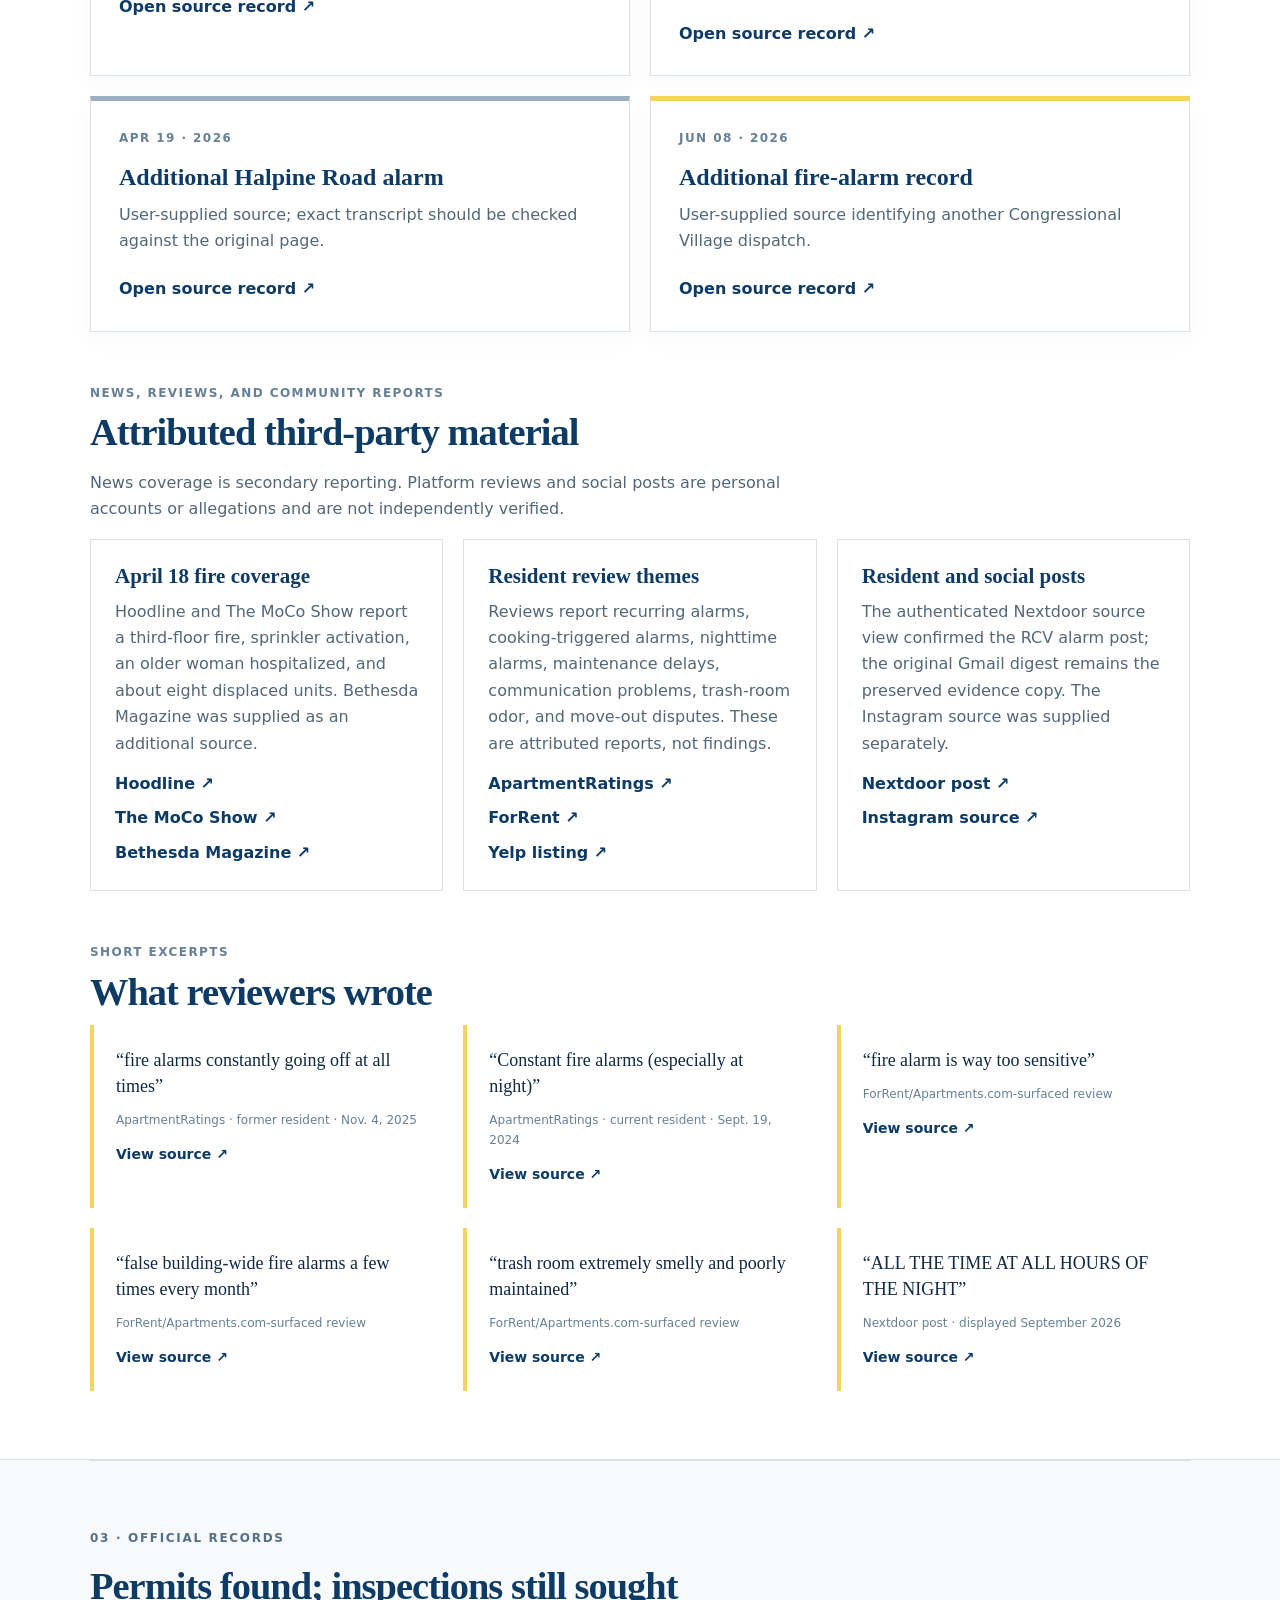
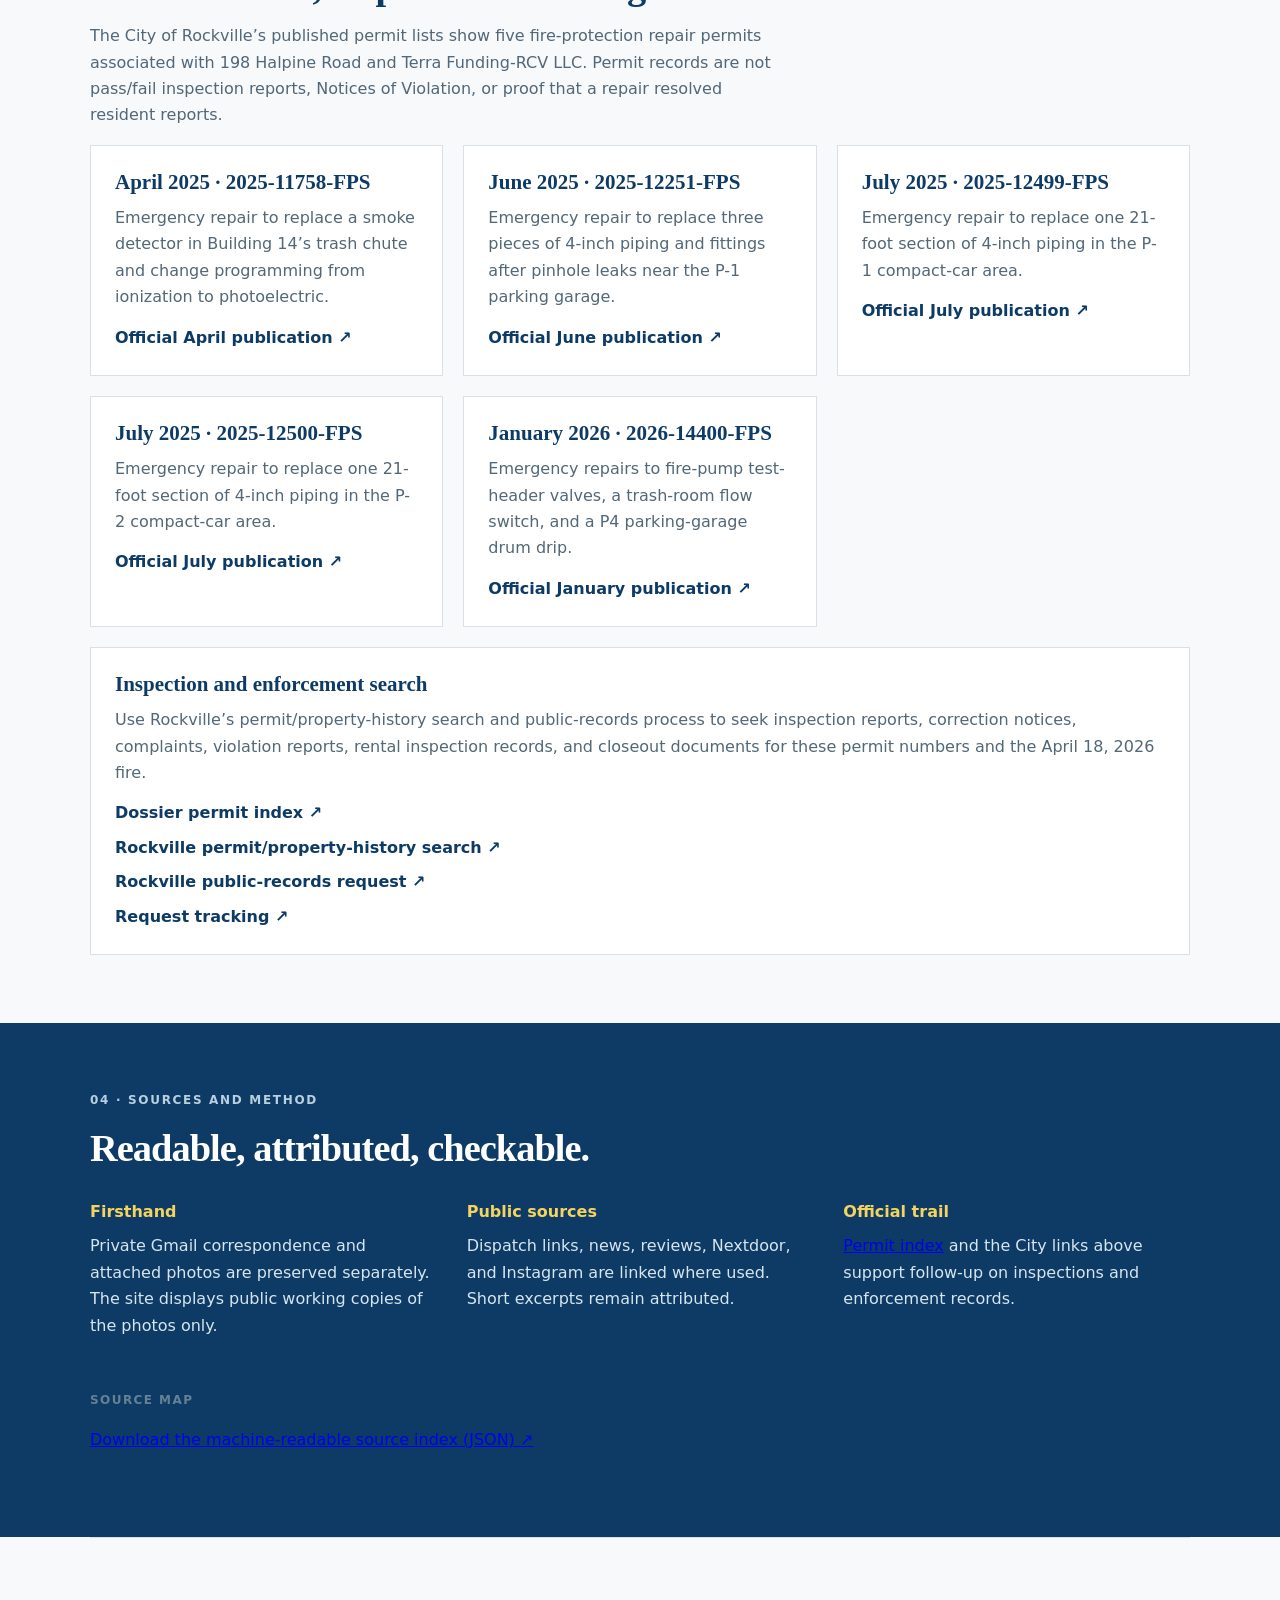
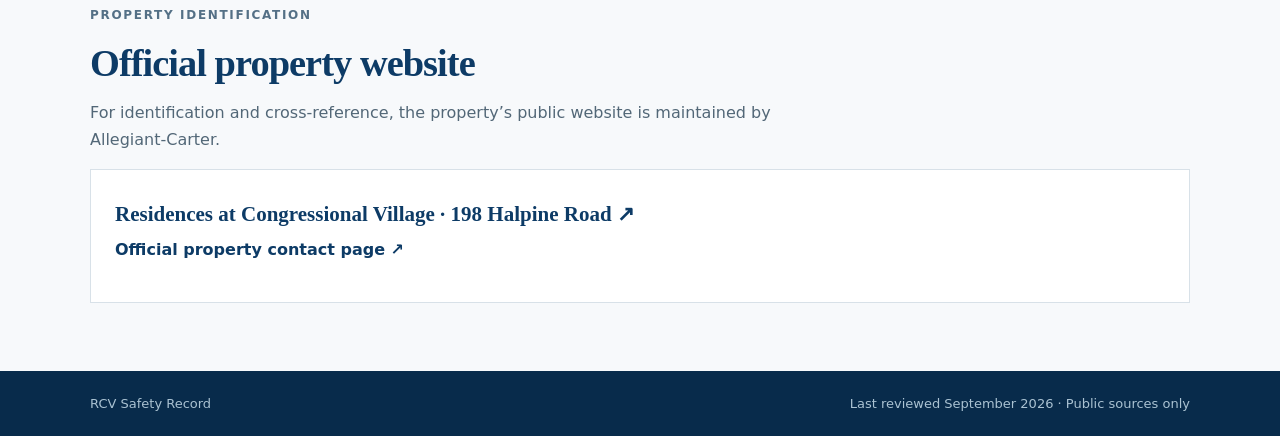
==== commit efe4a979: "Simplify photo captions" ====
--- a/index.html
+++ b/index.html
@@ -17,7 +17,7 @@
     <section id="timeline" class="wrap section split"><div><p class="eyebrow">01 · Chronology</p><h2>What is recorded, in order</h2><p class="muted">This is the navigation spine for the dossier. The entries identify the source type so firsthand communications, public reporting, resident accounts, and official records are not blended together.</p></div><ol class="timeline"><li><time>APR–JUL<br>2025</time><div><strong>Rockville fire-protection repair permits published</strong><p>City permit lists record a trash-chute smoke-detector/programming repair and emergency repairs for leaking 4-inch fire-suppression piping at 198 Halpine Road.</p></div></li><li><time>JAN<br>2026</time><div><strong>Rockville permit 2026-14400-FPS published</strong><p>The City list records emergency repairs to fire-pump test-header valves, a trash-room flow switch, and a P4 parking-garage drum drip.</p></div></li><li><time>APR 06<br>2026</time><div><strong>Routine alarm dispatch indexed</strong><p>Public CrimeRadar record for a Congressional Village residence.</p></div></li><li><time>APR 18<br>2026</time><div><strong>Apartment fire and alarm dispatch</strong><p>News reports describe the fire; a separate public dispatch record is indexed for the date. The sources do not establish fire cause.</p></div></li><li><time>APR 19<br>2026</time><div><strong>Additional Halpine Road alarm record</strong><p>A user-supplied CrimeRadar link identifies another RCV-related entry; the visible source URL contains an “Alpine” spelling error.</p></div></li><li><time>MAY 18–22<br>2026</time><div><strong>Safety concerns sent to management</strong><p>Contemporaneous correspondence describes alarms, posted emergency notices, smoke, and trash conditions; photographs were sent in the thread. The original emails remain private evidence.</p></div></li><li><time>JUN 08<br>2026</time><div><strong>Additional alarm record supplied</strong><p>A user-supplied CrimeRadar link identifies another Congressional Village fire-alarm record.</p></div></li><li><time>SEP<br>2026</time><div><strong>Current-resident report published</strong><p>A Nextdoor post reports frequent alarms and asks where to complain. It is resident/community reporting, not independent technical verification.</p></div></li></ol></section>
 
     <section id="evidence" class="evidence-band"><div class="wrap section"><p class="eyebrow">02 · Evidence</p><h2>Evidence grouped by source type</h2><p class="muted wide">The categories below answer different questions. Read the firsthand material first, then use public and official sources for corroboration and follow-up.</p>
-      <section id="photos" class="subsection"><p class="group-label">Firsthand / management correspondence</p><h2>Photographs sent after the fire</h2><p class="muted wide">These public copies were attached to the May 2026 safety correspondence and were taken after the April 18 fire. The preserved originals remain separate; public copies have been stripped of identifying metadata.</p><div class="photo-grid"><figure><a href="assets/IMG_0937.jpg"><img src="assets/IMG_0937.jpg" alt="Photograph attached to May 2026 safety correspondence, image 0937" loading="lazy"></a><figcaption>IMG_0937 · May 2026 correspondence</figcaption></figure><figure><a href="assets/IMG_0940.jpg"><img src="assets/IMG_0940.jpg" alt="Photograph attached to May 2026 safety correspondence, image 0940" loading="lazy"></a><figcaption>IMG_0940 · May 2026 correspondence</figcaption></figure><figure><a href="assets/IMG_0942.jpg"><img src="assets/IMG_0942.jpg" alt="Photograph attached to May 2026 safety correspondence, image 0942" loading="lazy"></a><figcaption>IMG_0942 · May 2026 correspondence</figcaption></figure></div></section>
+      <section id="photos" class="subsection"><p class="group-label">Firsthand / management material</p><h2>Photographs sent after the fire</h2><p class="muted wide">These public copies were taken after the April 18 fire. The preserved originals remain separate; public copies have been stripped of identifying metadata.</p><div class="photo-grid"><figure><a href="assets/IMG_0937.jpg"><img src="assets/IMG_0937.jpg" alt="Photograph taken after the April 18 fire" loading="lazy"></a><figcaption>Photograph 1</figcaption></figure><figure><a href="assets/IMG_0940.jpg"><img src="assets/IMG_0940.jpg" alt="Photograph taken after the April 18 fire" loading="lazy"></a><figcaption>Photograph 2</figcaption></figure><figure><a href="assets/IMG_0942.jpg"><img src="assets/IMG_0942.jpg" alt="Photograph taken after the April 18 fire" loading="lazy"></a><figcaption>Photograph 3</figcaption></figure></div></section>
       <section id="dispatches" class="subsection"><p class="group-label">Public dispatch references</p><h2>Four RCV-specific records located</h2><div class="cards"><article class="card"><div class="date">APR 06 · 2026</div><h3>Routine fire alarm</h3><p>Indexed dispatch near Halpine Road, naming Paramedic 703 Bravo and Tower 703.</p><a class="source" href="https://radar.newsbreak.com/rockville-md/45308_1775493626_ygwafqhx-routine-fire-alarm-at-congressional-village-residence" target="_blank" rel="noopener">Open source record ↗</a></article><article class="card accent"><div class="date">APR 18 · 2026</div><h3>Fire-alarm dispatch</h3><p>Indexed dispatch near Halpine Road, naming Engine 700-23 and Rescue Squad 703. This record does not determine cause.</p><a class="source" href="https://radar.newsbreak.com/rockville-md/11160-4000_1776549494_vnezwyen-fire-alarm-at-residence-in-congressional-village" target="_blank" rel="noopener">Open source record ↗</a></article><article class="card"><div class="date">APR 19 · 2026</div><h3>Additional Halpine Road alarm</h3><p>User-supplied source; exact transcript should be checked against the original page.</p><a class="source" href="https://www.uscrimeradar.com/rockville-md/11160-4005_1776619987_kjtfclnf-fire-alarm-at-congressional-village-on-alpine-road" target="_blank" rel="noopener">Open source record ↗</a></article><article class="card accent"><div class="date">JUN 08 · 2026</div><h3>Additional fire-alarm record</h3><p>User-supplied source identifying another Congressional Village dispatch.</p><a class="source" href="https://www.uscrimeradar.com/rockville-md/11160-4000_1780896105_rrceophy-fire-alarm-at-congressional-village-residence" target="_blank" rel="noopener">Open source record ↗</a></article></div></section>
       <section id="reports" class="subsection"><p class="group-label">News, reviews, and community reports</p><h2>Attributed third-party material</h2><p class="muted wide">News coverage is secondary reporting. Platform reviews and social posts are personal accounts or allegations and are not independently verified.</p><div class="reports-grid"><article class="report-card"><h3>April 18 fire coverage</h3><p>Hoodline and The MoCo Show report a third-floor fire, sprinkler activation, an older woman hospitalized, and about eight displaced units. Bethesda Magazine was supplied as an additional source.</p><a href="https://hoodline.com/2026/04/rockville-blaze-rips-through-apartment-sends-older-woman-to-hospital-and-ousts-families/" target="_blank" rel="noopener">Hoodline ↗</a><a href="https://mocoshow.com/2026/04/18/elderly-resident-injured-after-fire-in-rockville-apartment/" target="_blank" rel="noopener">The MoCo Show ↗</a><a href="https://bethesdamagazine.com/2026/04/20/woman-injured-families-displaced-rockville-fire/" target="_blank" rel="noopener">Bethesda Magazine ↗</a></article><article class="report-card"><h3>Resident review themes</h3><p>Reviews report recurring alarms, cooking-triggered alarms, nighttime alarms, maintenance delays, communication problems, trash-room odor, and move-out disputes. These are attributed reports, not findings.</p><a href="https://www.apartmentratings.com/md/rockville/the-residences-at-congressional-village_301468880020852/#ratingsReviews" target="_blank" rel="noopener">ApartmentRatings ↗</a><a href="https://www.forrent.com/md/rockville/the-residences-at-congressional-village/lrsette" target="_blank" rel="noopener">ForRent ↗</a><a href="https://www.yelp.com/biz/the-residences-at-congressional-village-rockville-4" target="_blank" rel="noopener">Yelp listing ↗</a></article><article class="report-card"><h3>Resident and social posts</h3><p>The authenticated Nextdoor source view confirmed the RCV alarm post; the original Gmail digest remains the preserved evidence copy. The Instagram source was supplied separately.</p><a href="https://nextdoor.com/p/SWLYnsqCzmHS?post=509438286" target="_blank" rel="noopener">Nextdoor post ↗</a><a href="https://www.instagram.com/p/DXSaDZKAOrK/" target="_blank" rel="noopener">Instagram source ↗</a></article></div></section>
       <section id="quotes" class="subsection"><p class="group-label">Short excerpts</p><h2>What reviewers wrote</h2><div class="quotes-grid"><article class="quote-card"><blockquote>“fire alarms constantly going off at all times”</blockquote><cite>ApartmentRatings · former resident · Nov. 4, 2025</cite><a class="source" href="https://www.apartmentratings.com/md/rockville/the-residences-at-congressional-village_301468880020852/#ratingsReviews" target="_blank" rel="noopener">View source ↗</a></article><article class="quote-card"><blockquote>“Constant fire alarms (especially at night)”</blockquote><cite>ApartmentRatings · current resident · Sept. 19, 2024</cite><a class="source" href="https://www.apartmentratings.com/md/rockville/the-residences-at-congressional-village_301468880020852/#ratingsReviews" target="_blank" rel="noopener">View source ↗</a></article><article class="quote-card"><blockquote>“fire alarm is way too sensitive”</blockquote><cite>ForRent/Apartments.com-surfaced review</cite><a class="source" href="https://www.forrent.com/md/rockville/the-residences-at-congressional-village/lrsette" target="_blank" rel="noopener">View source ↗</a></article><article class="quote-card"><blockquote>“false building-wide fire alarms a few times every month”</blockquote><cite>ForRent/Apartments.com-surfaced review</cite><a class="source" href="https://www.forrent.com/md/rockville/the-residences-at-congressional-village/lrsette" target="_blank" rel="noopener">View source ↗</a></article><article class="quote-card"><blockquote>“trash room extremely smelly and poorly maintained”</blockquote><cite>ForRent/Apartments.com-surfaced review</cite><a class="source" href="https://www.forrent.com/md/rockville/the-residences-at-congressional-village/lrsette" target="_blank" rel="noopener">View source ↗</a></article><article class="quote-card"><blockquote>“ALL THE TIME AT ALL HOURS OF THE NIGHT”</blockquote><cite>Nextdoor post · displayed September 2026</cite><a class="source" href="https://nextdoor.com/p/SWLYnsqCzmHS?post=509438286" target="_blank" rel="noopener">View source ↗</a></article></div></section>
